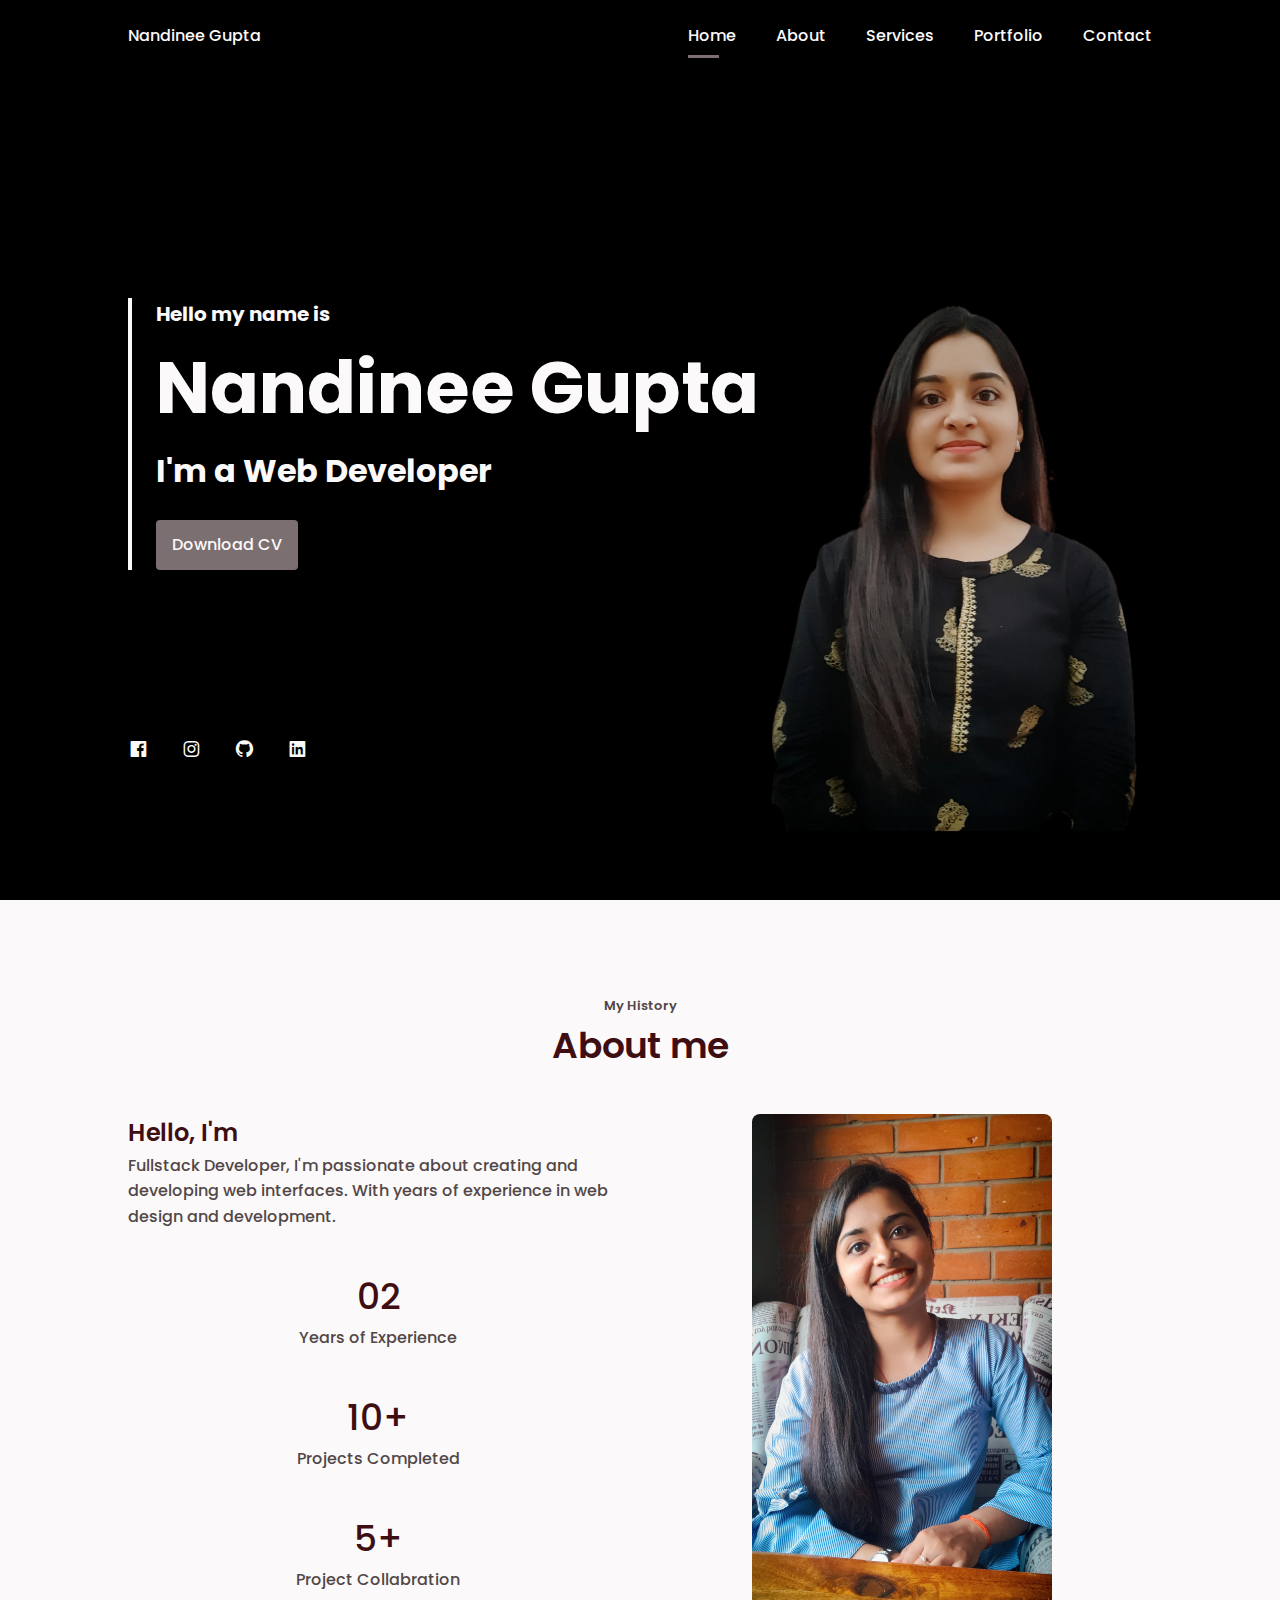
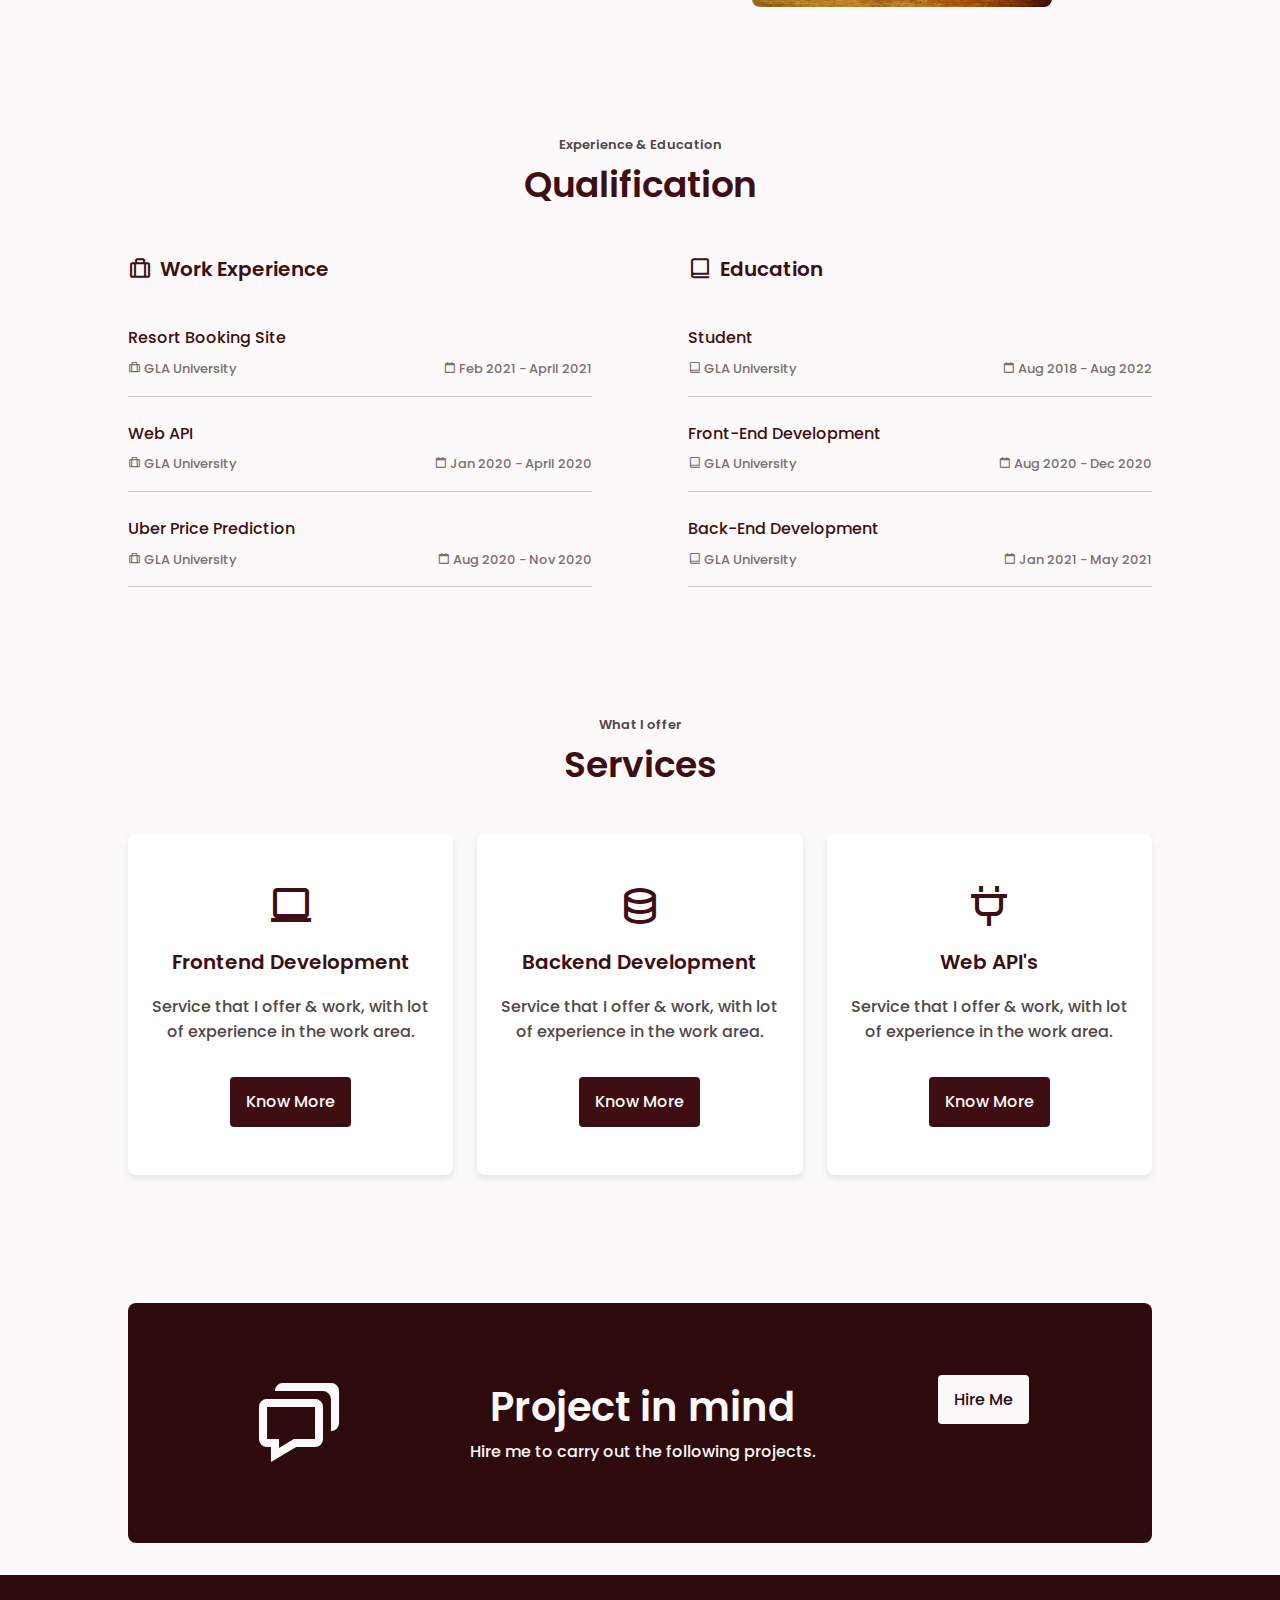
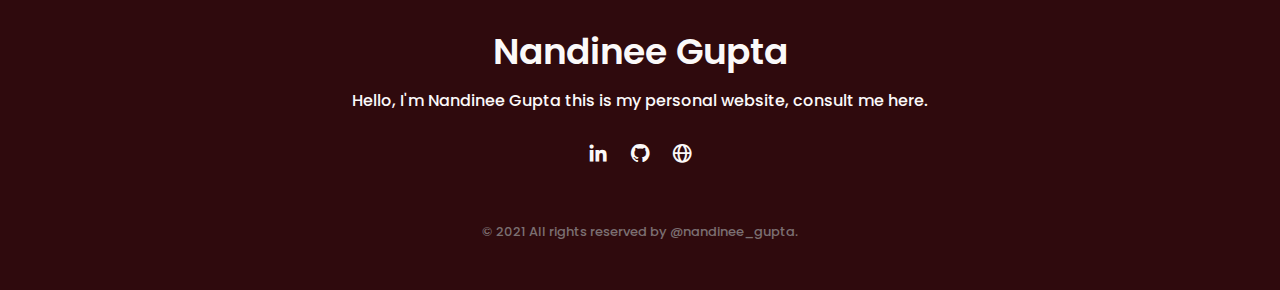
==== index.html @ 8cc11e19 "project in mind senction" ====
<!DOCTYPE html>
<html lang="en">
<head>
    <meta charset="UTF-8">
    <meta http-equiv="X-UA-Compatible" content="IE=edge">
    <meta name="viewport" content="width=device-width, initial-scale=1.0">

    <!-- ===== SWIPER CSS ===== -->
    <link rel="stylesheet" href="assets/css/swiper-bundle.min.css">
        
    <!-- ===== BOX ICONS ===== -->
    <link href='https://unpkg.com/boxicons@2.0.7/css/boxicons.min.css' rel='stylesheet'>

    <!-- ===== CSS ===== -->
    <link rel="stylesheet" href="assets/css/styles.css">

    <title>Nandinee's Portfolio</title>

</head>
<body>

    <!--===== SCROLL TOP =====-->
    <a href="#" class="scrolltop" id="scroll-top">
        <i class='bx bx-chevron-up scrolltop__icon'></i>
    </a>




    <!--===== HEADER =====-->
    <header class="l-header" id="header">
        <nav class="nav bd-container">
            <a href="#" class="nav__logo">Nandinee Gupta</a>

            <div class="nav__menu" id="nav-menu">
                <ul class="nav__list">
                    <li class="nav__item"><a href="#home" class="nav__link active-link">Home</a></li>
                    <li class="nav__item"><a href="#about" class="nav__link">About</a></li>
                    <li class="nav__item"><a href="#services" class="nav__link">Services</a></li>
                    <li class="nav__item"><a href="#portfolio" class="nav__link">Portfolio</a></li>
                    <li class="nav__item"><a href="#contact" class="nav__link">Contact</a></li>
                </ul>
            </div>

            <div class="nav__toggle" id="nav-toggle">
                <i class='bx bx-menu'></i>
            </div>
        </nav>
    </header>





    <main class="l-main">


        <!--===== HOME =====-->
        <section class="home" id="home">
            <div class="home__container bd-container bd-grid">

                <div class="home__data">
                    <span class="home__greeting">Hello my name is</span>
                    <h1 class="home__name">Nandinee Gupta</h1>
                    <span class="home__profession">I'm a Web Developer</span>
                    <a download="" href="assets/pdf/Nandinee_resume.pdf" class="button button-light home__button">Download CV</a>
                </div>

                <div class="home__social">
                    <a href="https://www.facebook.com/nandinee.gupta.528" class="home__social-icon"><i class='bx bxl-facebook-square'></i></a>
                    <a href="https://www.instagram.com/nandinee._gupta" class="home__social-icon"><i class='bx bxl-instagram'></i></a>
                    <a href="https://github.com/nandinee33" class="home__social-icon"><i class='bx bxl-github'></i></a>
                    <a href="https://www.linkedin.com/in/nandinee-gupta-78277b193/" class="home__social-icon"><i class='bx bxl-linkedin-square'></i></a>
                </div>

                <div class="home__img">
                    <img src="assets/img/home.jpg" alt="">
                </div>
            </div>
        </section>




        <!--===== ABOUT =====-->
        <section class="about section bd-container" id="about">
            <span class="section-subtitle">My History</span>
            <h2 class="section-title">About me</h2>
            <div class="about__container bd-grid">
                <div class="about__data bd-grid">
                    <p class="about__description"><span>Hello, I'm <br></span>Fullstack Developer,
                        I'm passionate about creating and developing web interfaces.
                        With years of experience in web design and development.</p>
                    <div>
                        <span class="about_number">02</span>
                        <span class="about__achievement">Years of Experience</span>
                    </div>
                    <div>
                        <span class="about_number">10+</span>
                        <span class="about__achievement">Projects Completed</span>
                    </div>
                    <div>
                        <span class="about_number">5+</span>
                        <span class="about__achievement">Project Collabration</span>
                    </div>
                </div>
                <img src="assets/img/about.jpg" alt="" class="about__img">
            </div>
        </section>





        <!--===== QUALIFICATION =====-->
        <section class="qualification section bd-container">
            <span class="section-subtitle">Experience & Education</span>
            <h2 class="section-title">Qualification</h2>

            <div class="qualification__container bd-grid">

                <div class="qualification__content bd-grid">
                    <h2 class="qualification__title">
                        <i class='bx bx-briefcase-alt qualification__title-icon'></i>
                        Work Experience
                    </h2>

                    <div class="bd-grid">
                        <div class="qualification__data">
                            <h3 class="qualification__area">Resort Booking Site</h3>

                            <div class="qualification__box">
                                <span class="qualification__work">
                                    <i class='bx bx-briefcase-alt qualification__icon'></i>
                                    GLA University
                                </span>
                                <span class="qualification__work">
                                    <i class='bx bx-calendar-alt qualification__icon'></i>
                                    Feb 2021 - April 2021
                                </span>
                            </div>
                        </div>

                        <div class="qualification__data">
                            <h3 class="qualification__area">Web API</h3>

                            <div class="qualification__box">
                                <span class="qualification__work">
                                    <i class='bx bx-briefcase-alt qualification__icon'></i>
                                    GLA University
                                </span>
                                <span class="qualification__work">
                                    <i class='bx bx-calendar-alt qualification__icon'></i>
                                    Jan 2020 - April 2020
                                </span>
                            </div>
                        </div>

                        <div class="qualification__data">
                            <h3 class="qualification__area">Uber Price Prediction</h3>

                            <div class="qualification__box">
                                <span class="qualification__work">
                                    <i class='bx bx-briefcase-alt qualification__icon'></i>
                                    GLA University
                                </span>
                                <span class="qualification__work">
                                    <i class='bx bx-calendar-alt qualification__icon'></i>
                                    Aug 2020 - Nov 2020
                                </span>
                            </div>
                        </div>

                    </div>

                </div>

                <div class="qualification__content bd-grid">
                    <h2 class="qualification__title">
                        <i class='bx bx-book-alt qualification__title-icon'></i>
                        Education
                    </h2>

                    <div class="bd-grid">
                        <div class="qualification__data">
                            <h3 class="qualification__area">Student</h3>

                            <div class="qualification__box">
                                <span class="qualification__work">
                                    <i class='bx bx-book-alt qualification__icon'></i>
                                    GLA University
                                </span>
                                <span class="qualification__work">
                                    <i class='bx bx-calendar-alt qualification__icon'></i>
                                    Aug 2018 - Aug 2022
                                </span>
                            </div>
                        </div>

                        <div class="qualification__data">
                            <h3 class="qualification__area">Front-End Development</h3>

                            <div class="qualification__box">
                                <span class="qualification__work">
                                    <i class='bx bx-book-alt qualification__icon'></i>
                                    GLA University
                                </span>
                                <span class="qualification__work">
                                    <i class='bx bx-calendar-alt qualification__icon'></i>
                                    Aug 2020 - Dec 2020
                                </span>
                            </div>
                        </div>

                        <div class="qualification__data">
                            <h3 class="qualification__area">Back-End Development</h3>

                            <div class="qualification__box">
                                <span class="qualification__work">
                                    <i class='bx bx-book-alt qualification__icon'></i>
                                    GLA University
                                </span>
                                <span class="qualification__work">
                                    <i class='bx bx-calendar-alt qualification__icon'></i>
                                    Jan 2021 - May 2021
                                </span>
                            </div>
                        </div>

                    </div>
                </div>
            </div>
        </section>





        <!--===== SERVICES =====-->
        <section class="services section bd-container" id="services">
            <span class="section-subtitle">What I offer</span>
            <h2 class="section-title">Services</h2>

            <div class="services__container bd-grid">

                <div class="services__data">
                    <i class='bx bx-laptop services__icon'></i>
                    <h3 class="service__title">Frontend Development</h3>
                    <p class="service__description">Service that I offer & work,
                        with lot of experience in the work area.</p>
                    <a href="#my_portfolio" class="button">Know More</a>
                </div>

                <div class="services__data">
                    <i class='bx bx-data services__icon'></i>
                    <h3 class="service__title">Backend Development</h3>
                    <p class="service__description">Service that I offer & work,
                        with lot of experience in the work area.</p>
                    <a href="#my_portfolio" class="button">Know More</a>
                </div>

                <div class="services__data">
                    <i class='bx bx-plug services__icon'></i>
                    <h3 class="service__title">Web API's</h3>
                    <p class="service__description">Service that I offer & work,
                        with lot of experience in the work area.</p>
                    <a href="#my_portfolio" class="button">Know More</a>
                </div>

            </div>
        </section>




        <!--===== PROJECT IN MIND =====-->
        <section class="project section bd-container">
            <div class="project__container bd-grid">
                <div class="project__data">
                    <i class='bx bx-chat project__icon'></i>

                    <div>
                        <h2 class="project__title">Project in mind</h2>
                        <p class="project__description">Hire me to carry out the following projects.</p>
                    </div>

                    <div>
                        <a href="#contact_section" class="button button-white">Hire Me</a>
                    </div>
                </div>
            </div>
        </section>



    </main>





    <!--===== FOOTER =====-->
    <footer class="footer">
        <div class="footer__container bd-container">
            <h1 class="footer--title">Nandinee Gupta</h1>
            <p class="footer__description">Hello, I'm Nandinee Gupta this is my personal website, consult me here.</p>

            <div class="footer__social">
                <a href="https://www.linkedin.com/in/nandinee-gupta-78277b193/" class="footer__link"><i class="bx bxl-linkedin"></i></a>
                <a href="https://github.com/nandinee33" class="footer__link"><i class="bx bxl-github"></i></a>
                <a href="https://nandinee33.github.io/Personal-Portfolio/" class="footer__link"><i class='bx bx-globe'></i></a>
            </div>

            <p class="footer__copy">&#169; 2021 All rights reserved by @nandinee_gupta.</p>
        </div>
    </footer>


    

    <!-- ===== MIXITUP FILTER ===== -->
    <script src="assets/js/mixitup.min.js"></script>
        
    <!-- ===== SWIPER JS ===== -->
    <script src="assets/js/swiper-bundle.min.js"></script>
    
    <!-- ===== GSAP ===== -->
    <script src="assets/js/gsap.min.js"></script>
    
    <!--===== MAIN JS =====-->
    <script src="assets/js/main.js"></script>

    
</body>
</html>
---- assets/css/styles.css ----
/*===== GOOGLE FONTS =====*/
@import url("https://fonts.googleapis.com/css2?family=Poppins:wght@400;500;600;700&display=swap");

/*===== VARIABLES CSS =====*/
:root{
  --header-height: 3rem;

  /*===== Colors =====*/
  --first-color: #3E0E12;
  --first-color-dark: #2F0A0D;
  --text-color: #524748;
  --first-color-light: #7B6F71;
  --first-color-lighten: #FBF9F9;

  /*===== Font and typography =====*/
  --body-font: 'Poppins', sans-serif;
  --biggest-font-size: 2.5rem;
  --h1-font-size: 1.5rem;
  --h2-font-size: 1.25rem;
  --h3-font-size: 1.125rem;
  --normal-font-size: .938rem;
  --small-font-size: .813rem;
  --smaller-font-size: .75rem;

  /*===== Font weight =====*/
  --font-medium: 500;
  --font-semi-bold: 600;
  --font-bold: 700;

  /*===== Margenes =====*/
  --mb-1: .5rem;
  --mb-2: 1rem;
  --mb-3: 1.5rem;
  --mb-4: 2rem;
  --mb-5: 2.5rem;
  --mb-6: 3rem;

  /*===== z index =====*/
  --z-normal: 1;
  --z-tooltip: 10;
  --z-fixed: 100;
}
  
@media screen and (min-width: 768px){
  :root{
    --biggest-font-size: 4.5rem;
    --h1-font-size: 2.25rem;
    --h2-font-size: 1.5rem;
    --h3-font-size: 1.25rem;
    --normal-font-size: 1rem;
    --small-font-size: .875rem;
    --smaller-font-size: .813rem;
  }
}

/*===== BASE =====*/
*,::before,::after{
  box-sizing: border-box;
}

html{
  scroll-behavior: smooth;
}

body{
  margin: var(--header-height) 0 0 0;
  font-family: var(--body-font);
  font-size: var(--normal-font-size);
  font-weight: var(--font-medium);
  background-color: var(--first-color-lighten);
  color: var(--text-color);
  line-height: 1.6;
}

h1,h2,h3,ul,p{
  margin: 0;
}

h2,h3{
  font-weight: var(--font-semi-bold);
}

ul{
  padding: 0;
  list-style: none;
}

a{
  text-decoration: none;
}

img{
  max-width: 100%;
  height: auto;
  display: block;
}

/*===== CLASS CSS =====*/
.section {
  padding: 4rem 0 2rem;
}

.section-title, .section-subtitle {
  text-align: center;
}

.section-title {
  font-size: var(--h1-font-size);
  color: var(--first-color);
  margin-bottom: var(--mb-3);
}

.section-subtitle {
  display: block;
  font-size: var(--smaller-font-size);
  font-weight: var(--font-semi-bold);
}

/*===== LAYOUT =====*/
.bd-container {
  max-width: 1024px;
  width: calc(100% - 2rem);
  margin-left: var(--mb-2);
  margin-right: var(--mb-2);
}

.bd-grid {
  display: grid;
  gap: 1.5rem;
}

.l-header {
  width: 100%;
  position: fixed;
  top: 0;
  left: 0;
  z-index: var(--z-fixed);
  background-color: #000;
}

/*===== NAV =====*/
.nav {
  height: var(--header-height);
  display: flex;
  justify-content: space-between;
  align-items: center;
}

@media screen and (max-width:768px) {

  .nav__menu {
    position: fixed;
    top: -100%;
    left: 0;
    width: 100%;
    padding-top: 1.5rem;
    text-align: center;
    background-color: #000;
    transition: .4s;
    box-shadow: 0 2px 4px rgba(0, 0, 0, 0.1);
    border-radius: 0 0 1rem 1rem;
  }
}

  .nav__item {
    margin-bottom: var(--mb-3);
  }

  .nav__link {
    color: var(--first-color-lighten);
    transition: .3s;
  }

  .nav__link:hover {
    color: var(--first-color-light);
  }

  .nav__logo, .nav__toggle {
    color: var(--first-color-lighten);
  }

  .nav__toggle {
    font-size: 1.3rem;
    cursor: pointer;
  }

/* Show menu */
.show-menu {
  top: var(--header-height);
}

/* Active menu */
.active-link {
  position: relative;
}

.active-link::after {
  content: '';
  position: absolute;
  bottom: -.7rem;
  left: 0;
  width: 65%;
  height: 3px;
  background-color: var(--first-color-light);
}

/* Change background header */
.scroll-header {
  background-color: var(--first-color-lighten);
  box-shadow: 0 2px 4px rgba(0,0,0,0.1);
}

.scroll-header .nav__logo, .scroll-header .nav__toggle, .scroll-header .nav__link {
  color: var(--first-color-dark);
}

.scroll-header .nav__menu {
  background-color: var(--first-color-lighten);
}

/*===== SCROLL TOP =====*/
.scrolltop {
  position: fixed;
  right: 1rem;
  bottom: -20%;
  display: flex;
  justify-content: center;
  align-items: center;
  padding: .5rem;
  background: rgba(123,111,113,.7);
  border-radius: .5rem;
  z-index: var(--z-tooltip);
  transition: .4s;
  visibility: hidden;
}

.scrolltop:hover {
  background-color: var(--first-color);
}

.scrolltop__icon {
  font-size: 2rem;
  color: var(--first-color-lighten);
}

/* Show scroll top */
.show-scroll {
  visibility: visible;
  bottom: 1.5rem;
}

/*===== HOME =====*/
.home {
  background-color: #000;
  overflow: hidden;
}

.home__container {
  position: relative;
  height: calc(100vh - var(--header-height));
  grid-template-rows: repeat(2,max-content);
  align-content: space-around;
  row-gap: 2rem;
}

.home__data {
  border-left: 4px solid var(--first-color-lighten);
  color: var(--first-color-lighten);
  padding-left: 1.5rem;
  z-index: var(--z-tooltip);
}

.home__name {
  font-size: var(--biggest-font-size);
}

.home__greeting, .home__profession {
  display: block;
  font-weight: var(--font-bold);
}

.home__greeting {
  font-size: .813rem;
}

.home__profession {
  font-size: .938rem;
  margin-bottom: var(--mb-3);
}

.home__img {
  position: absolute;
  right: 0;
  bottom: 0;
}

.home__img img {
  width: 240px;
}

.home__social {
  display: flex;
  flex-direction: column;
}

.home__social-icon {
  width: max-content;
  font-size: 1.3rem;
  margin-bottom: var(--mb-2);
  color: var(--first-color-lighten);
}

.home__social-icon:hover {
  color: var(--first-color-light);
}

/*BUTTONS*/
.button {
  display: inline-block;
  background-color: var(--first-color);
  color: var(--first-color-lighten);
  padding: .75rem 1rem;
  border-radius: .25rem;
  transition: .3s;
}

.button:hover {
  background-color: var(--first-color-dark);
}

.button-light {
  background-color: var(--first-color-light);
}

.button-white {
  background-color: var(--first-color-lighten);
  color: var(--first-color-dark);
}

.button-white:hover {
  background-color: var(--first-color-lighten);
}

.button-link {
  background: none;
  color: var(--first-color);
  padding: 0;
}

.button-link:hover {
  background: none;
}

/*===== ABOUT =====*/
.about__data {
  text-align: center;
}

.about__description span{
  font-size: var(--h2-font-size);
  font-weight: var(--font-semi-bold);
  color: var(--first-color);
}

.about_number {
  font-size: var(--h1-font-size);
  color: var(--first-color);
  display: block;
}

.about__img {
  justify-self: center;
  width: 220px;
  border-radius: .5rem;
}

/*===== QUALIFICATION =====*/
.qualification__container {
  row-gap: 2.5rem;
}

.qualification__title {
  font-size: var(--h3-font-size);
  color: var(--first-color);
  margin-bottom: var(--mb-2);
  display: flex;
  align-items: center;
}

.qualification__title-icon {
  font-size: 1.5rem;
  margin-right: var(--mb-1);
}

.qualification__box {
  padding-bottom: 1rem;
  border-bottom: 1px solid #CCC;
}

.qualification__area {
  font-size: var(--normal-font-size);
  color: var(--first-color);
  margin-bottom: var(--mb-1);
  font-weight: var(--font-medium);
}

.qualification__icon, .qualification__work {
  font-size: var(--smaller-font-size);
  color: var(--first-color-light);
}

.qualification__work {
  display: block;
}

/*===== SERVICES =====*/
.services__data {
  padding: 3rem 1rem;
  background-color: #FFF;
  border-radius: .5rem;
  text-align: center;
  transition: .4s;
  box-shadow: 0 4px 6px rgba(174,190,205,.3);
}

.services__icon, .service__title {
  margin-bottom: var(--mb-2);
  color: var(--first-color);
}

.services__icon {
  font-size: 3rem;
}

.service__title {
  font-size: var(--h3-font-size);
}

.service__description {
  margin-bottom: var(--mb-4);
}

.services__data:hover {
  transform: translateY(-.5rem);
  box-shadow: 0 6px 8px rgba(174,190,205,.4);
}

/*===== PROJECT IN MIND =====*/
.project__container {
  padding: 1.5rem 1rem;
  background-color: var(--first-color-dark);
  color: var(--first-color-lighten);
  border-radius: .5rem;
  text-align: center;
}

.project__icon, .project__title {
  margin-bottom: var(--mb-1);
}

.project__icon {
  font-size: 3.5rem;
}

.project__title {
  font-size: 1.5rem;
}

.project__description {
  margin-bottom: var(--mb-4);
}

/*===== PORTFOLIO =====*/
.portfolio__nav {
  text-align: center;
  margin-bottom: var(--mb-3);
}

.portfolio__item {
  margin: 0 var(--mb-2);
  cursor: pointer;
}

.portfolio__content {
  background-color: #FFF;
  border-radius: .5rem;
  overflow: hidden;
}

.portfolio__img {
  width: 100%;
  transition: .4s;
}

.portfolio__data {
  padding: 1.5rem;
}

.portfolio__subtitle {
  font-size: var(--small-font-size);
}

.portfolio__title {
  font-size: var(--h3-font-size);
  color: var(--first-color);
  margin: var(--mb-2) 0;
}

.portfolio__content:hover {
  box-shadow: 0 6px 8px rgba(174,190,205,.4);
}

.portfolio__content:hover .portfolio__img {
  transform: scale(1.02);
}

/* Active menu portfolio*/
.active-portfolio {
  color: var(--first-color-dark);
  font-weight: var(--font-semi-bold);
}

/*===== TESTIMONIAL =====*/
.testimonial__content {
  display: grid;
  background-color: var(--first-color-dark);
  color: var(--first-color-lighten);
  border-radius: .5rem;
  padding: 2rem 1rem;
  text-align: center;
  box-shadow: 0 4px 8px rgba(47,10,13,0.25);
}

.testimonial__img {
  width: 80px;
  height: 80px;
  border-radius: 50%;
  justify-self: center;
  margin-bottom: var(--mb-1);
}

.testimonial__trainer {
  font-size: var(--small-font-size);
  color: var(--first-color-light);
  margin-bottom: var(--mb-2);
}

.swiper-pagination {
  position: initial;
}

.swiper-pagination-bullet-active {
  background-color: var(--first-color);
}

/*===== CONTACT =====*/
.contact__container {
  row-gap: 2.5rem;
}

.contact__content {
  grid-template-columns: repeat(auto-fit,minmax(220px, 1fr));
}

.contact__box {
  background-color: #FFF;
  border-radius: .5rem;
  padding: 1.5rem;
  text-align: center;
  box-shadow: 0 4px 6px rgba(174,190,205,.3);
}

.contact__icon .contact__title {
  color: var(--first-color);
}

.contact__icon {
  font-size: 2rem;
}

.contact__title {
  font-size: var(--h3-font-size);
  margin-bottom: var(--mb-1) 0;
}

.contact__social {
  color: var(--first-color-light);
  font-size: 1.25rem;
  margin: 0 var(--mb-1);
  box-shadow: 0 6px 8px rgba(174,190,205,.4);

}
/*===== FOOTER =====*/
.footer {
  background-color: var(--first-color-dark);
  color: var(--first-color-lighten);
  text-align: center;
}

.footer__container {
  padding: 3rem 0;
}

.footer--title {
  font-size: var(--h1-font-size);
  margin-bottom: var(--mb-1);
  font-weight: var(--font-semi-bold);
}

.footer__description {
  margin-bottom: var(--mb-3);
}

.footer__social {
  margin-bottom: var(--mb-6);
}

.footer__link {
  font-size: 1.4rem;
  color: var(--first-color-lighten);
  margin: 0 var(--mb-1);
  transition: .3s;
}

.footer__link:hover {
  color: var(--first-color-light);
}

.footer__copy {
  font-size: var(--smaller-font-size);
  color: var(--first-color-light);
}

/*===== MEDIA QUERIES =====*/
@media screen and (min-width: 576px){

  .home__img img {
    width: 340px;
  }

  .about__container, .qualification__container, .services__container, .portfolio__container, .contact__container {
    grid-template-columns: repeat(2,1fr);
  }

}

@media screen and (min-width: 768px){

  body {
    margin: 0;
  }

  .section {
    padding-top: 6rem;
  }

  .section-title {
    margin-bottom: var(--mb-5);
  }

  .nav {
    height: calc(var(--header-height) + 1.5rem);
  }

  .nav__list {
    display: flex;
  }

  .nav__item {
    margin-left: var(--mb-5);
    margin-bottom: 0;
  }

  .nav__toggle {
    display: none;
  }

  .home__container {
    height: 100vh;
    grid-template-rows: max-content .5fr;
    align-content: flex-end;
  }

  .home__greeting {
    font-size: 1.25rem;
  }

  .home__profession {
    font-size: 2rem;
  }

  .home__social {
    flex-direction: row;
    align-items: center;
  }

  .home__social-icon {
    margin-right: var(--mb-4);
    margin-bottom: 0;
  }

  .home__img img {
    width: 400px;
  }

   .about__description {
    text-align: initial;
  }

  .about__img {
    width: 300px;
  }

  .qualification__box {
    display: flex;
    justify-content: space-between;
  }

  .services__container, .portfolio__container {
    grid-template-columns: repeat(3, 1fr);
  }

  .project__container {
    padding: 4.5rem 0;
  }

  .project__data {
    display: flex;
    justify-content: space-evenly;
  }

  .project__icon, .project__title, .project__description {
    margin-bottom: 0;
  }

  .project__icon {
    font-size: 6rem;
  }

  .project__title {
    font-size: 2.5rem;
  }

}

@media screen and (min-width: 1024px) {

  .bd-container {
    margin-left: auto;
    margin-right: auto;
  }

  .qualification__container {
    column-gap: 6rem;
  }

}
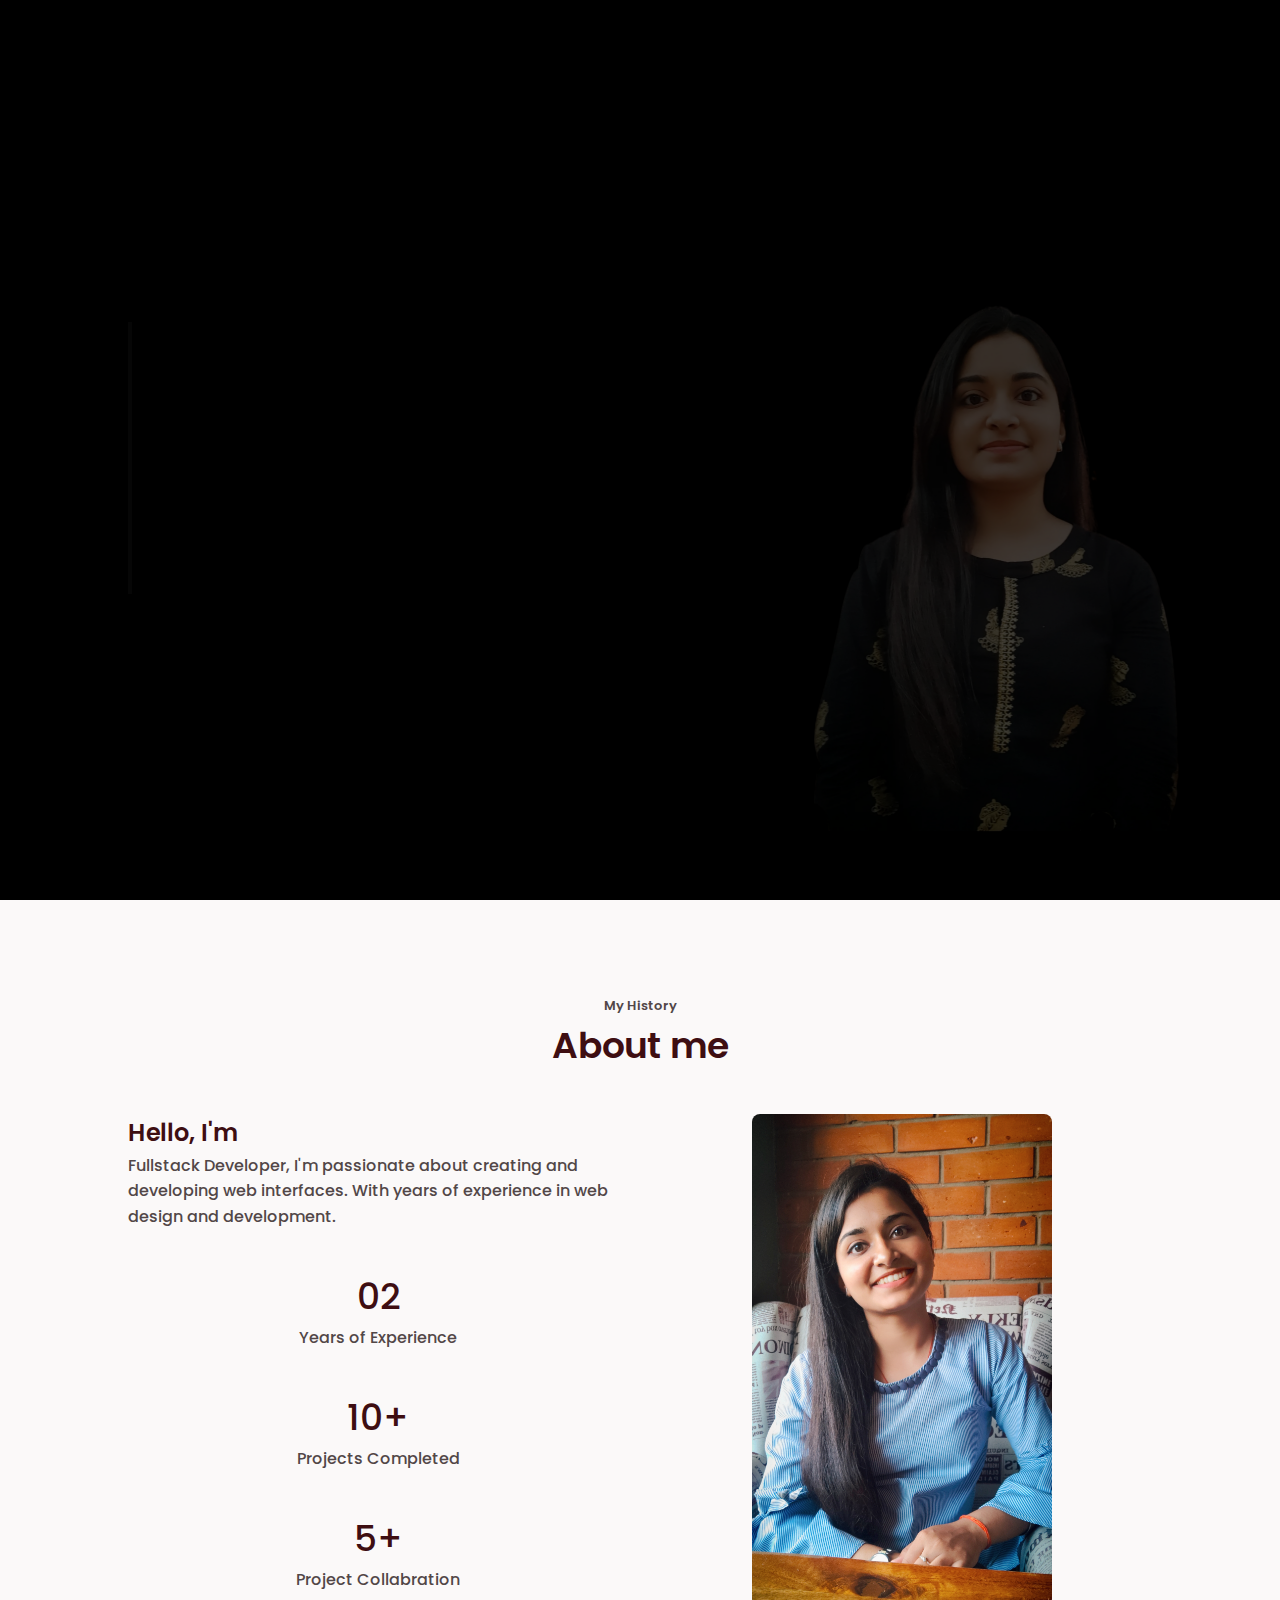
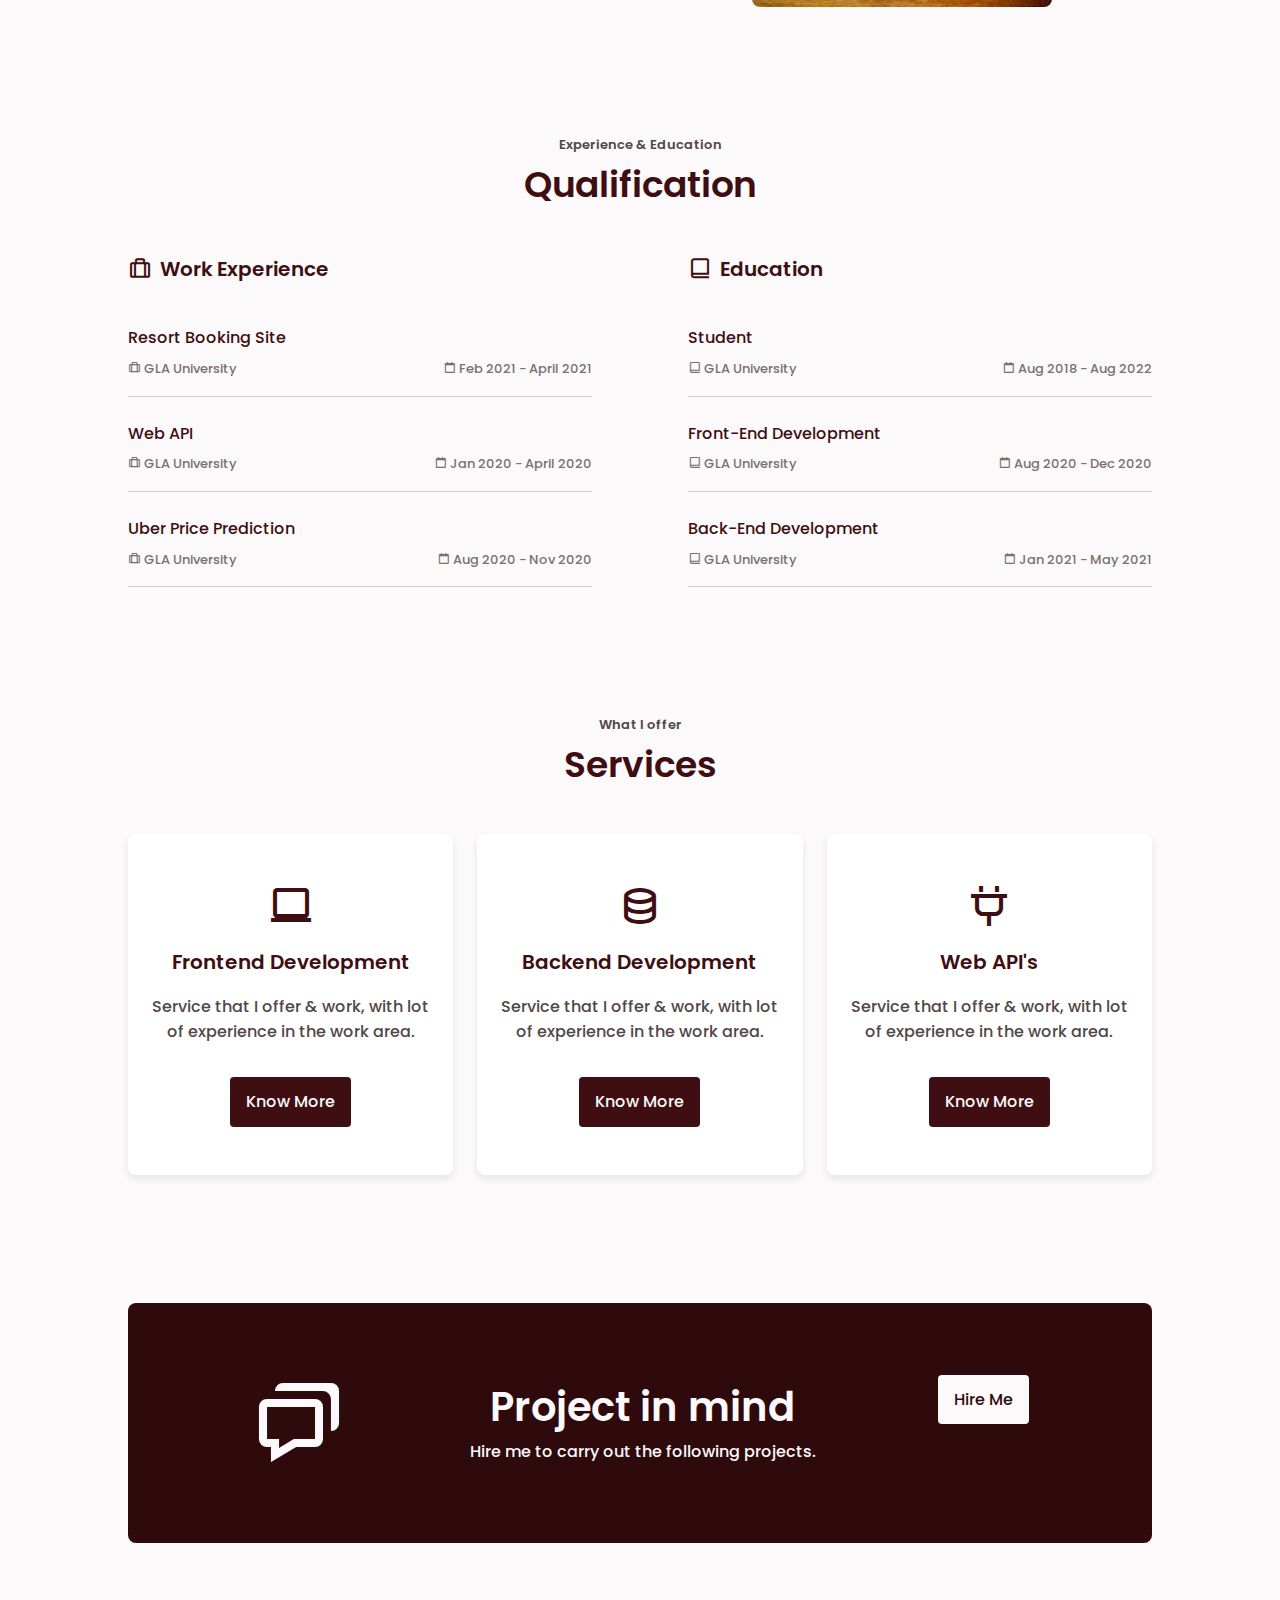
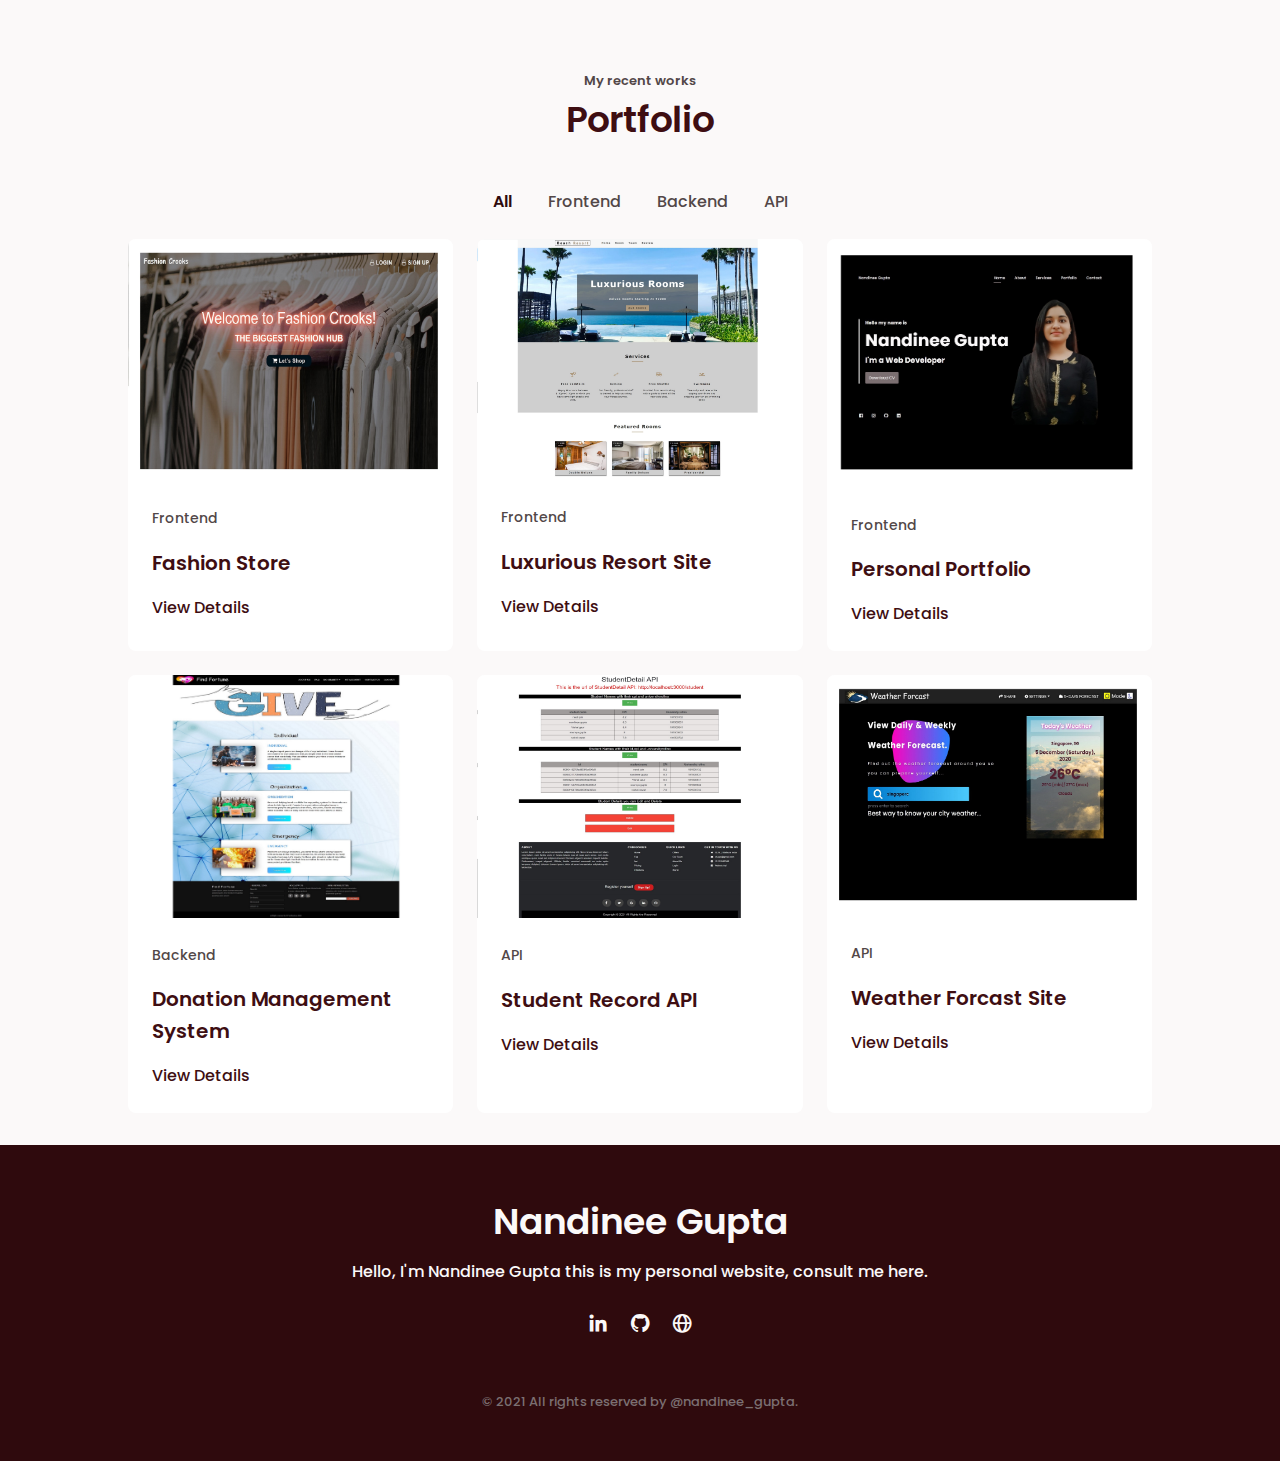
==== commit 90407433: "portfolio section" ====
--- a/index.html
+++ b/index.html
@@ -293,6 +293,81 @@
 
 
 
+
+
+        <a name ="my_portfolio"></a>
+            <!--===== PORTFOLIO =====-->
+            <section class="portfolio section bd-container" id="portfolio">
+                <span class="section-subtitle">My recent works</span>
+                <h2 class="section-title">Portfolio</h2>
+
+                <div class="portfolio__nav">
+                    <span class="portfolio__item active-portfolio" data-filter="all">All</span>
+                    <span class="portfolio__item" data-filter=".frontend">Frontend</span>
+                    <span class="portfolio__item" data-filter=".backend">Backend</span>
+                    <span class="portfolio__item" data-filter=".api">API</span>
+                </div>
+
+                <div class="portfolio__container bd-grid">
+
+                    <div class="portfolio__content mix frontend">
+                        <img src="assets/img/portfolio/frontend1.jpg" alt="" class="portfolio__img">
+                        <div class="portfolio__data">
+                            <span class="portfolio__subtitle">Frontend</span>
+                            <h2 class="portfolio__title">Fashion Store</h2>
+                            <a href="./project_details/fashion_store.html" class="button button-link">View Details</a>
+                        </div>
+                    </div>
+
+                    <div class="portfolio__content mix frontend">
+                        <img src="assets/img/portfolio/frontend2.jpg" alt="" class="portfolio__img">
+                        <div class="portfolio__data">
+                            <span class="portfolio__subtitle">Frontend</span>
+                            <h2 class="portfolio__title">Luxurious Resort Site</h2>
+                            <a href="./project_details/resort_site.html" class="button button-link">View Details</a>
+                        </div>
+                    </div>
+
+                    <div class="portfolio__content mix frontend">
+                        <img src="assets/img/portfolio/frontend3.jpg" alt="" class="portfolio__img">
+                        <div class="portfolio__data">
+                            <span class="portfolio__subtitle">Frontend</span>
+                            <h2 class="portfolio__title">Personal Portfolio</h2>
+                            <a href="./project_details/portfolio.html" class="button button-link">View Details</a>
+                        </div>
+                    </div>
+
+                    <div class="portfolio__content mix backend">
+                        <img src="assets/img/portfolio/backend1.jpg" alt="" class="portfolio__img">
+                        <div class="portfolio__data">
+                            <span class="portfolio__subtitle">Backend</span>
+                            <h2 class="portfolio__title">Donation Management System</h2>
+                            <a href="./project_details/donation.html" class="button button-link">View Details</a>
+                        </div>
+                    </div>
+
+                    <div class="portfolio__content mix api">
+                        <img src="assets/img/portfolio/api1.jpg" alt="" class="portfolio__img">
+                        <div class="portfolio__data">
+                            <span class="portfolio__subtitle">API</span>
+                            <h2 class="portfolio__title">Student Record API</h2>
+                            <a href="/project_details/web_api.html" class="button button-link">View Details</a>
+                        </div>
+                    </div>
+
+                    <div class="portfolio__content mix api">
+                        <img src="assets/img/portfolio/api2.jpg" alt="" class="portfolio__img">
+                        <div class="portfolio__data">
+                            <span class="portfolio__subtitle">API</span>
+                            <h2 class="portfolio__title">Weather Forcast Site</h2>
+                            <a href="/project_details/weather_fore.html" class="button button-link">View Details</a>
+                        </div>
+                    </div>
+
+                </div>
+            </section>
+
+
     </main>
 
 
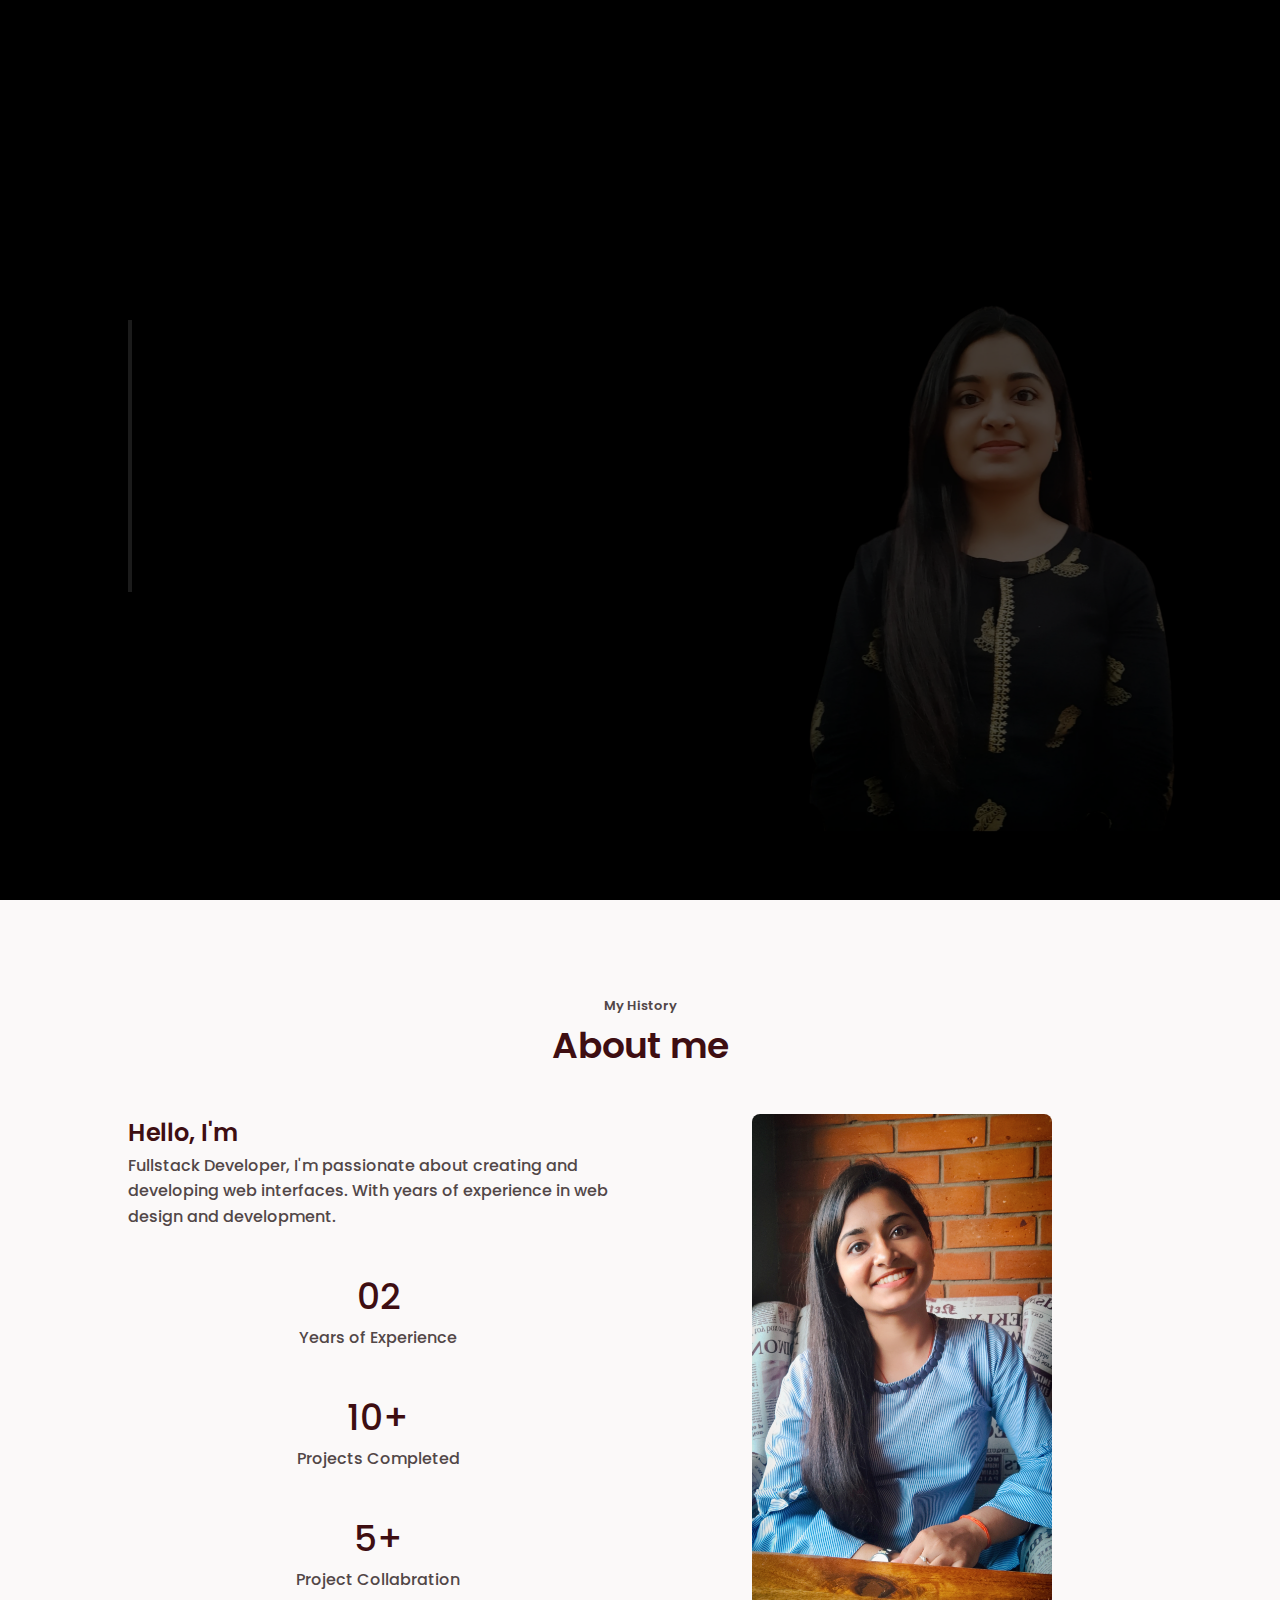
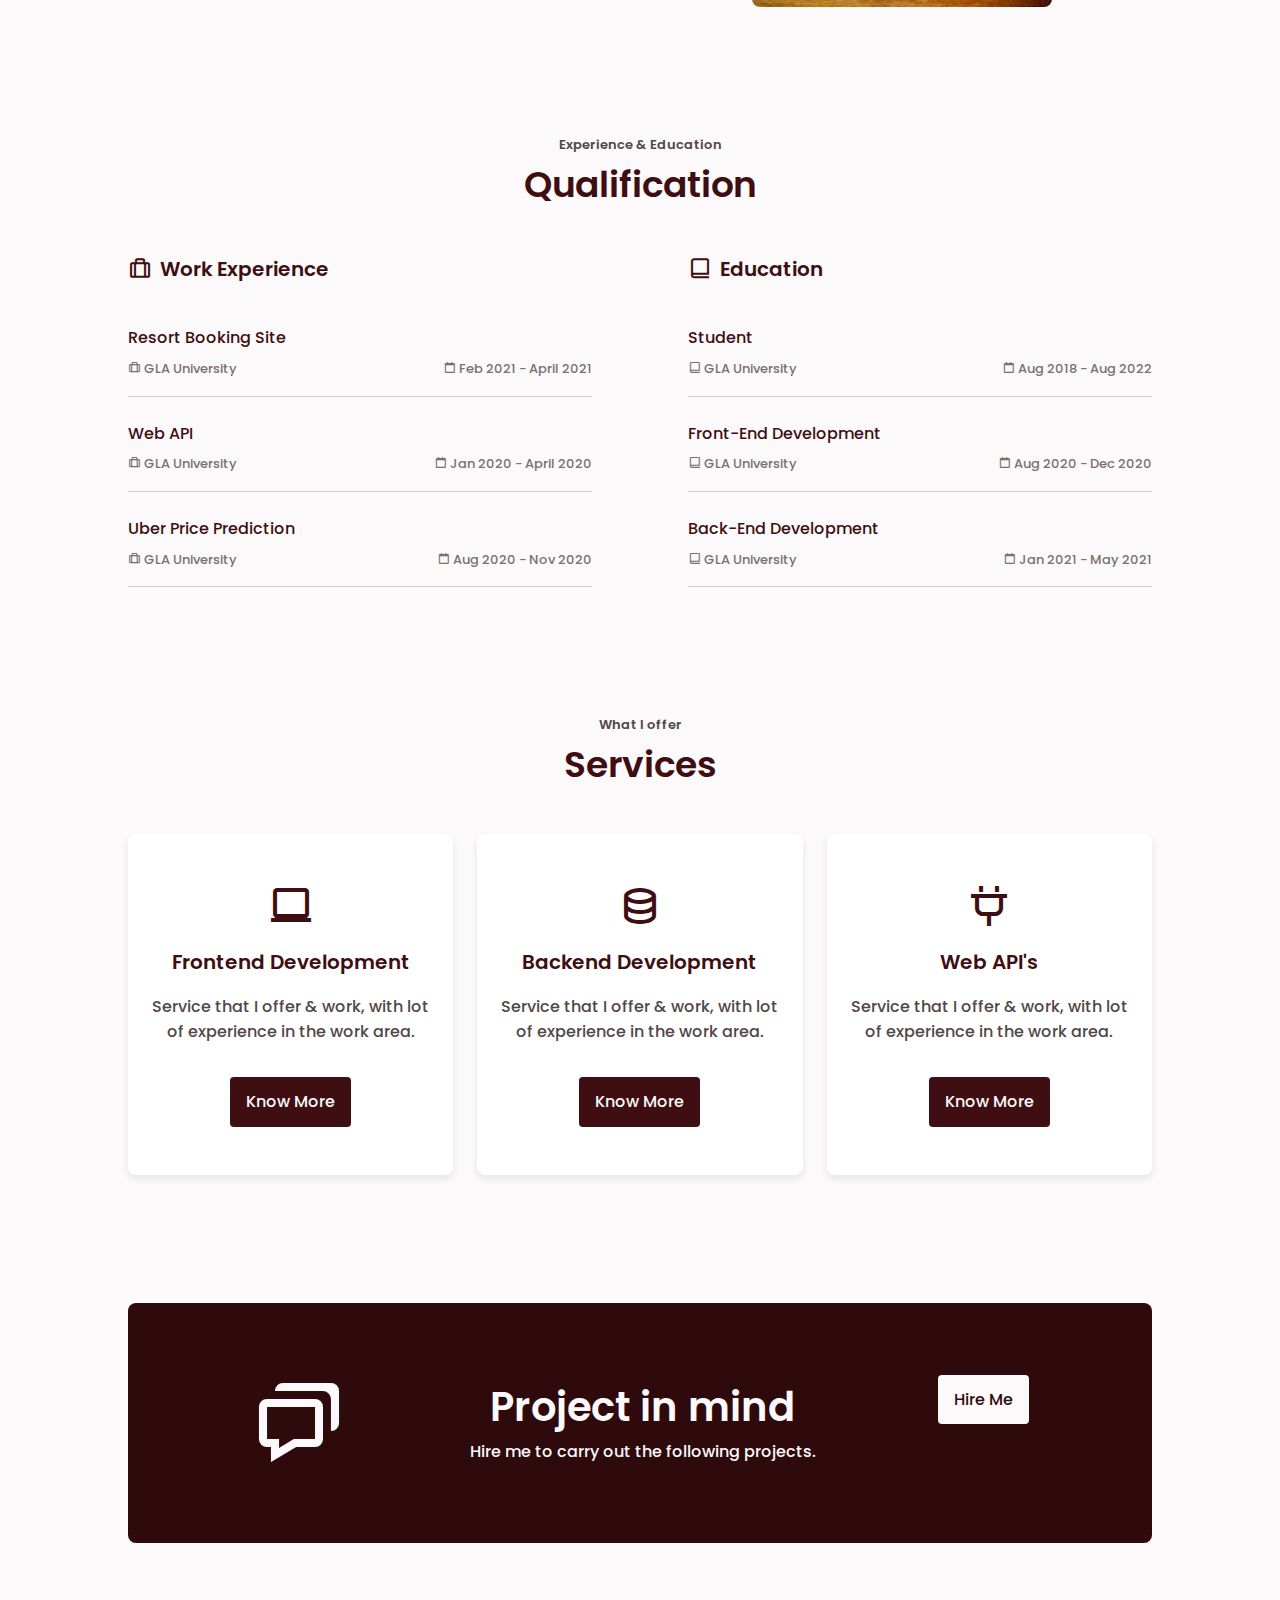
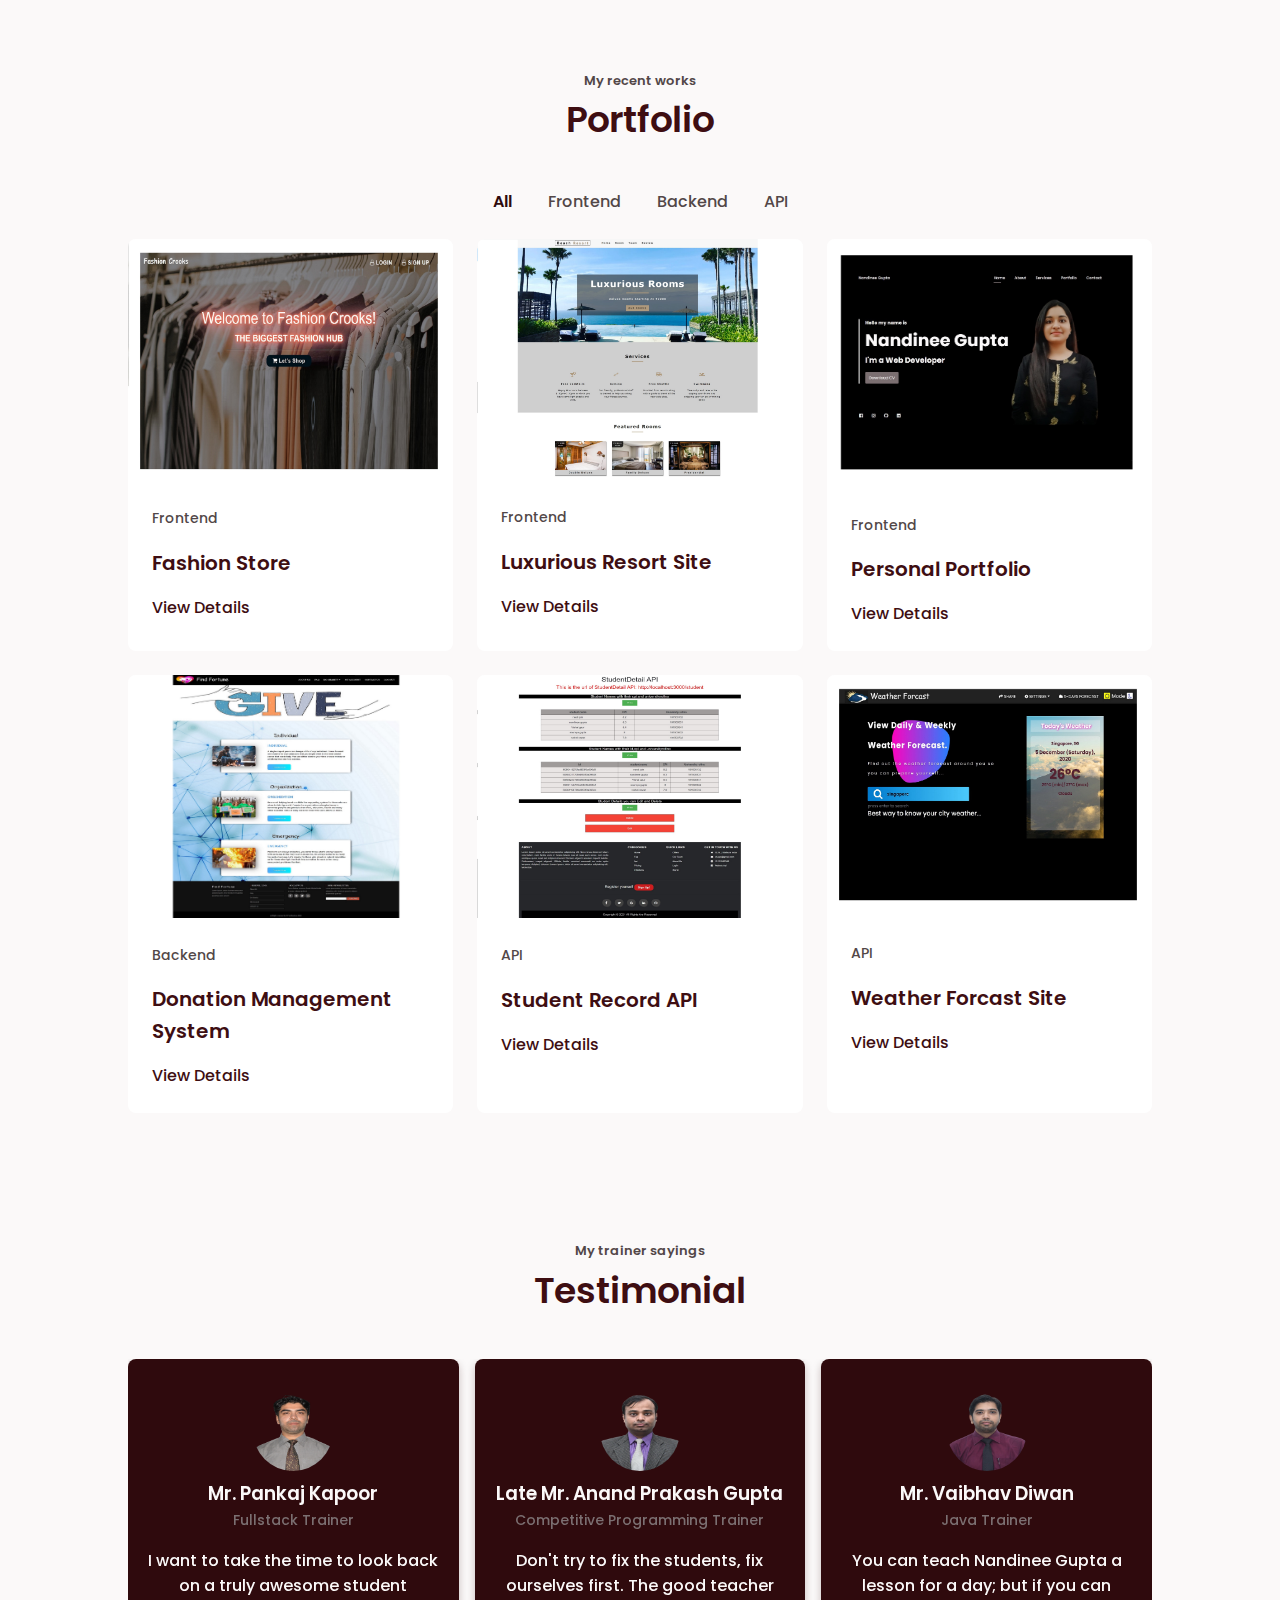
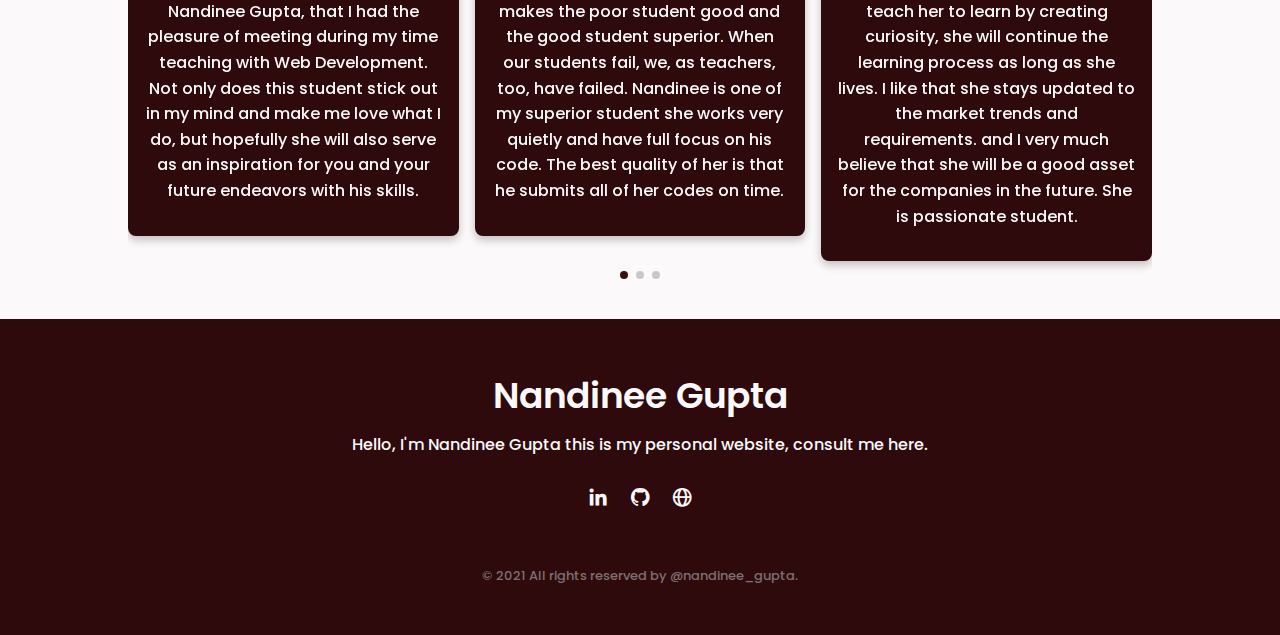
==== commit a88b0601: "testimonial section" ====
--- a/index.html
+++ b/index.html
@@ -368,6 +368,63 @@
             </section>
 
 
+
+
+
+            <!--===== TESTIMONIAL =====-->
+            <section class="testimonial section bd-container">
+                <span class="section-subtitle">My trainer sayings</span>
+                <h2 class="section-title">Testimonial</h2>
+
+                <div class="testimonial__container swiper-container">
+                    <div class="swiper-wrapper">
+
+                        <div class="testimonial__content swiper-slide">
+                            <img src="assets/img/testimonials/testimonial1.png" alt="Pankaj Sir" class="testimonial__img">
+                            <h3 class="testimonial__title">Mr. Pankaj Kapoor</h3>
+                            <span class="testimonial__trainer">Fullstack Trainer</span>
+                            <p class="testimonial__description">
+                                I want to take the time to look back on a truly awesome student Nandinee Gupta, that
+                                I had the pleasure of meeting during my time teaching with Web Development.
+                                Not only does this student stick out in my mind and make me love what I do,
+                                but hopefully she will also serve as an inspiration for you and your future
+                                endeavors with his skills.
+                            </p>
+                        </div>
+
+                        <div class="testimonial__content swiper-slide">
+                            <img src="assets/img/testimonials/testimonial2.png" alt="Anand Sir" class="testimonial__img">
+                            <h3 class="testimonial__title">Late Mr. Anand Prakash Gupta</h3>
+                            <span class="testimonial__trainer">Competitive Programming Trainer</span>
+                            <p class="testimonial__description">
+                                Don't try to fix the students, fix ourselves first. The good teacher makes the poor
+                                student good and the good student superior. When our students fail, we, as teachers,
+                                too, have failed. Nandinee is one of my superior student she works very quietly and
+                                have full focus on his code. The best quality of her is that he submits all of her
+                                codes on time.
+                            </p>
+                        </div>
+
+                        <div class="testimonial__content swiper-slide">
+                            <img src="assets/img/testimonials/testimonial3.png" alt="Vaibhav Sir" class="testimonial__img">
+                            <h3 class="testimonial__title">Mr. Vaibhav Diwan</h3>
+                            <span class="testimonial__trainer">Java Trainer</span>
+                            <p class="testimonial__description">
+                                You can teach Nandinee Gupta a lesson for a day; but if you can teach her to learn by
+                                creating curiosity, she will continue the learning process as long as she lives.
+                                I like that she stays updated to the market trends and requirements. and I very much believe that she will be a good asset for the companies in the future. She is passionate student. 
+                            </p>
+                        </div>
+
+                    </div>
+
+                    <div class="swiper-pagination">
+
+                    </div>
+                </div>
+            </section>
+
+
     </main>
 
 
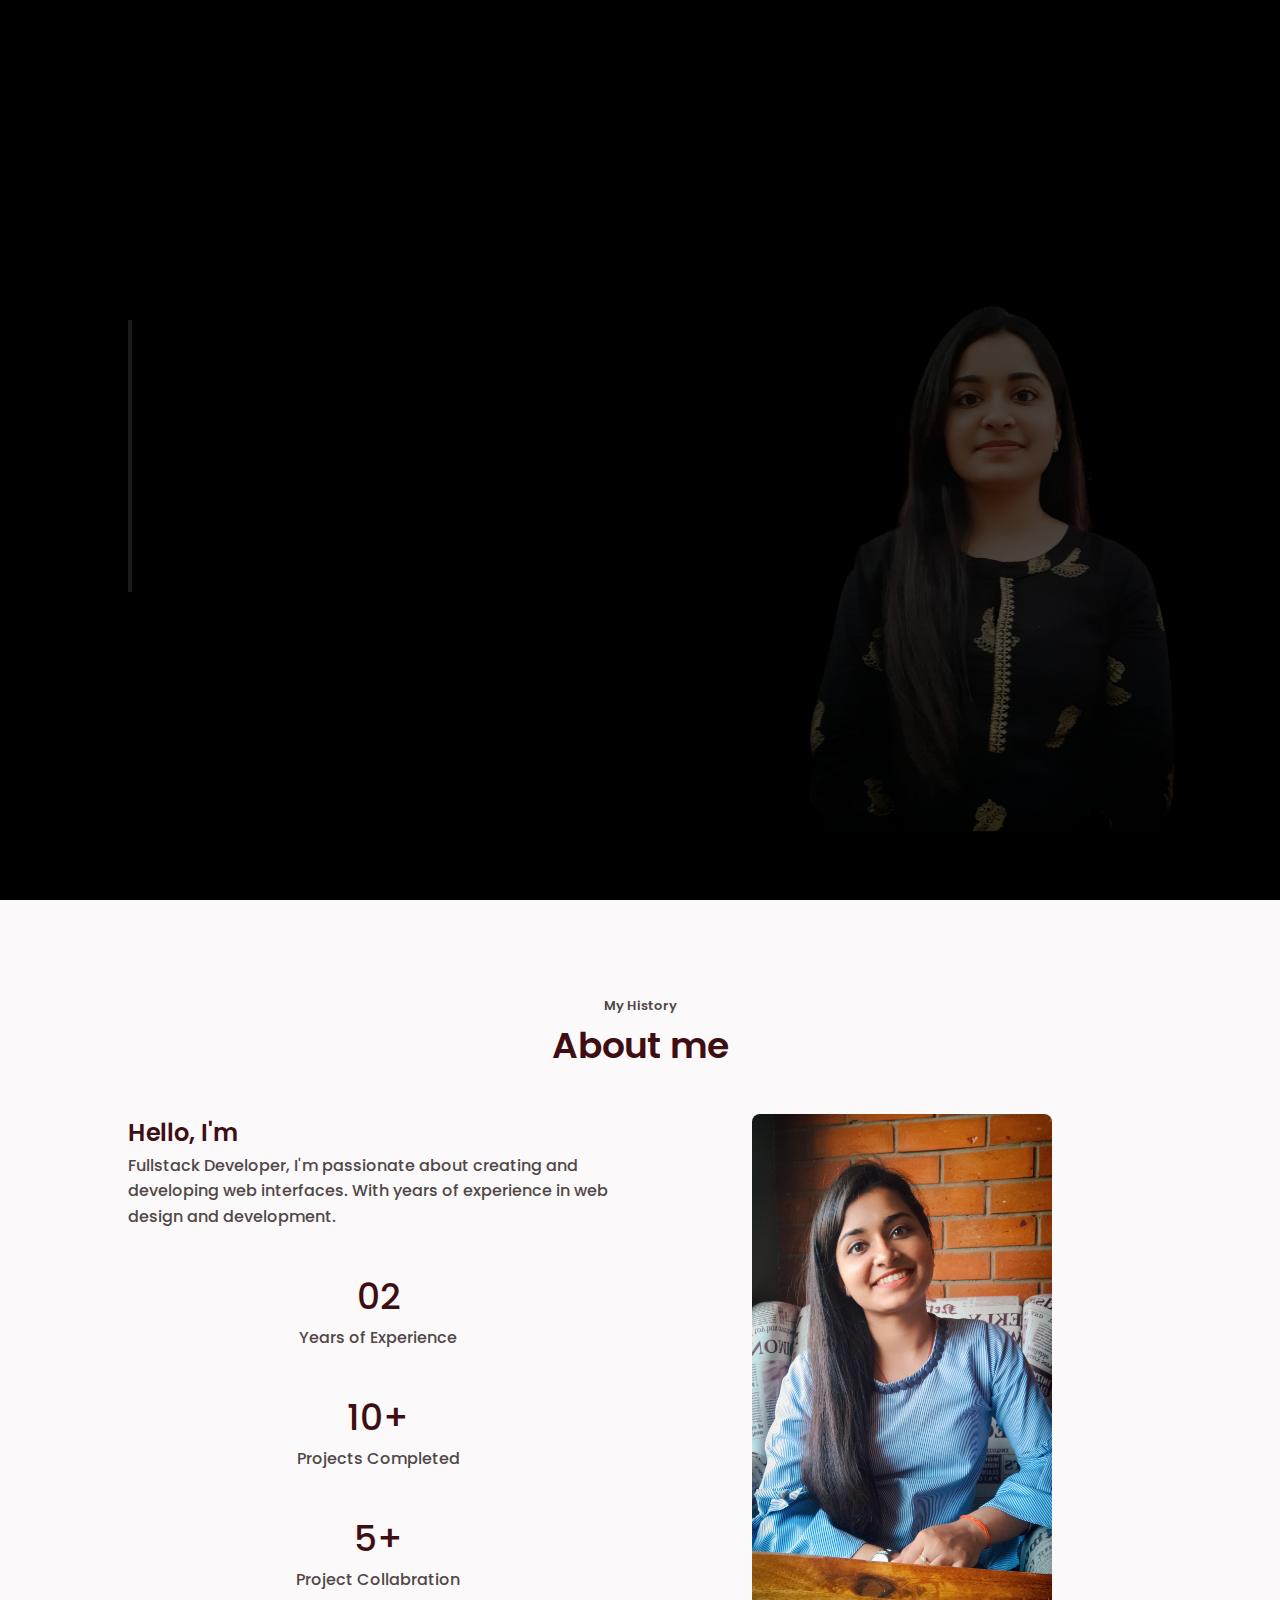
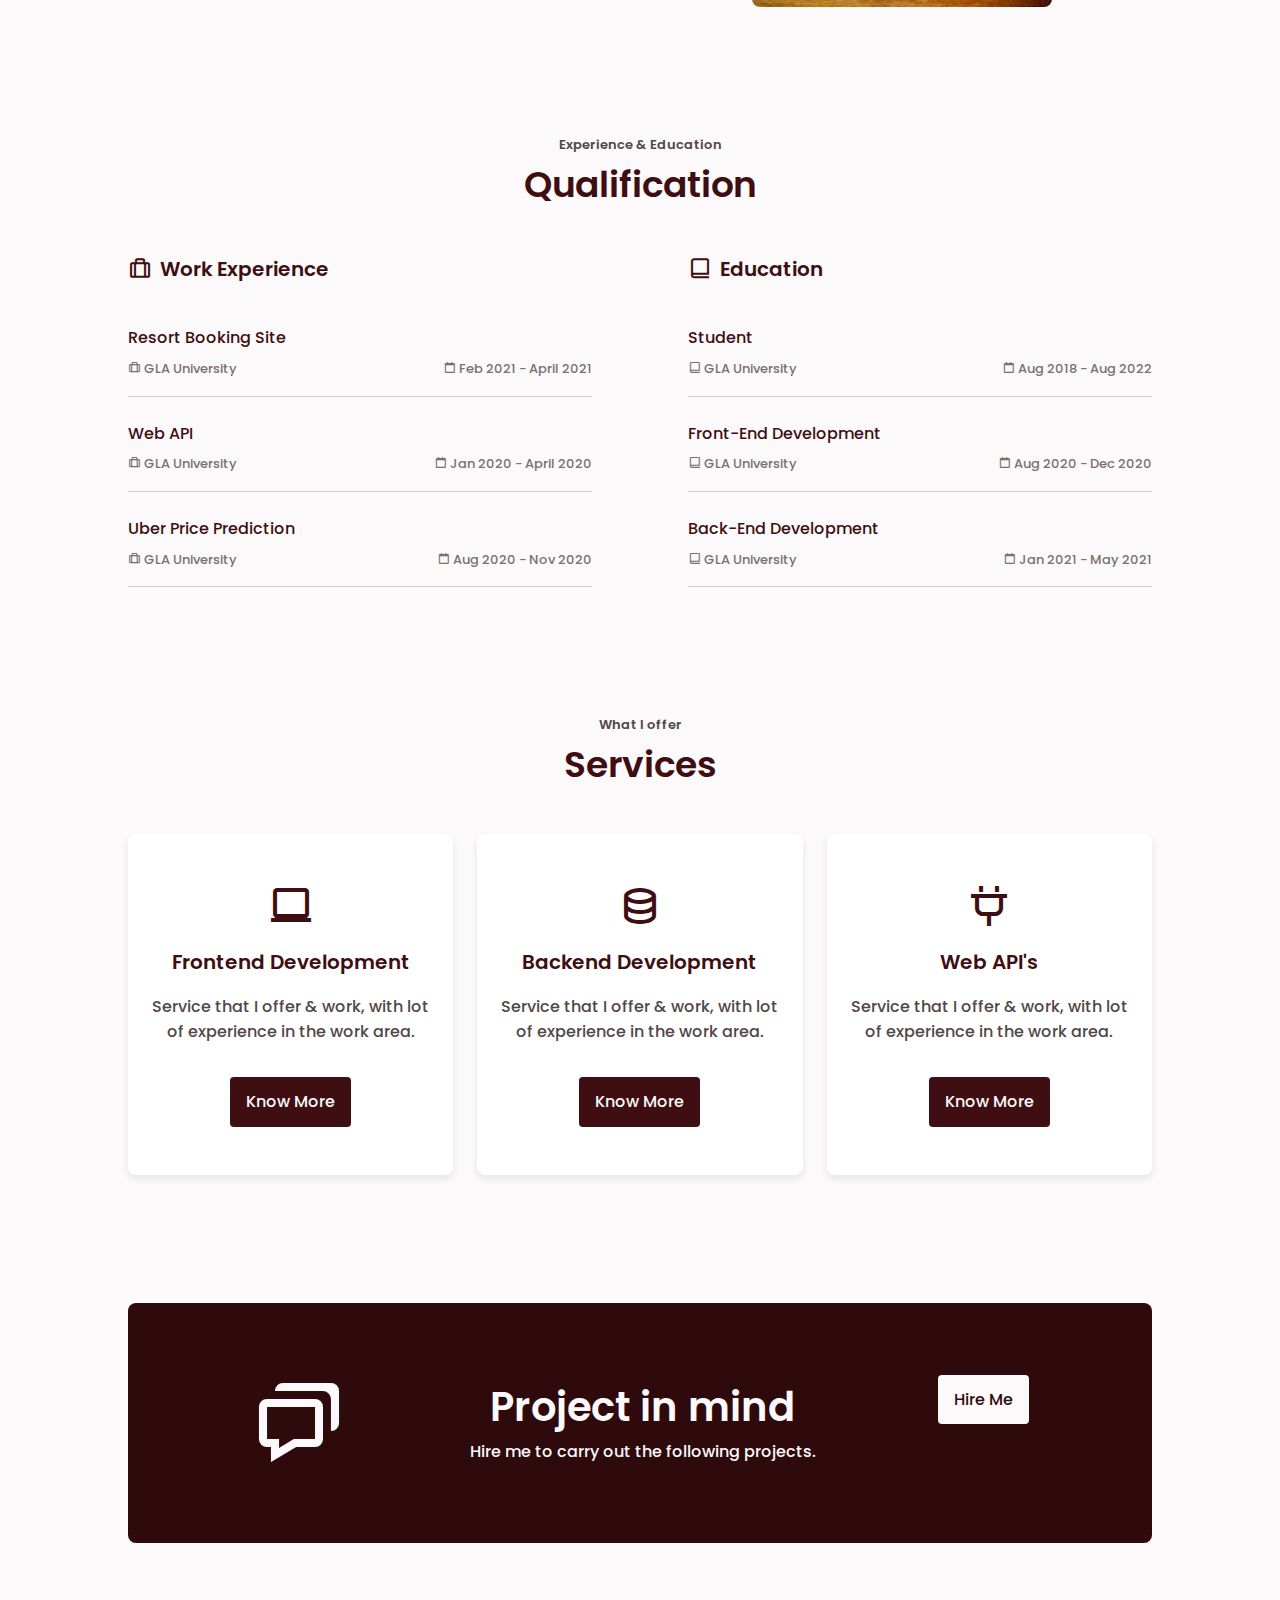
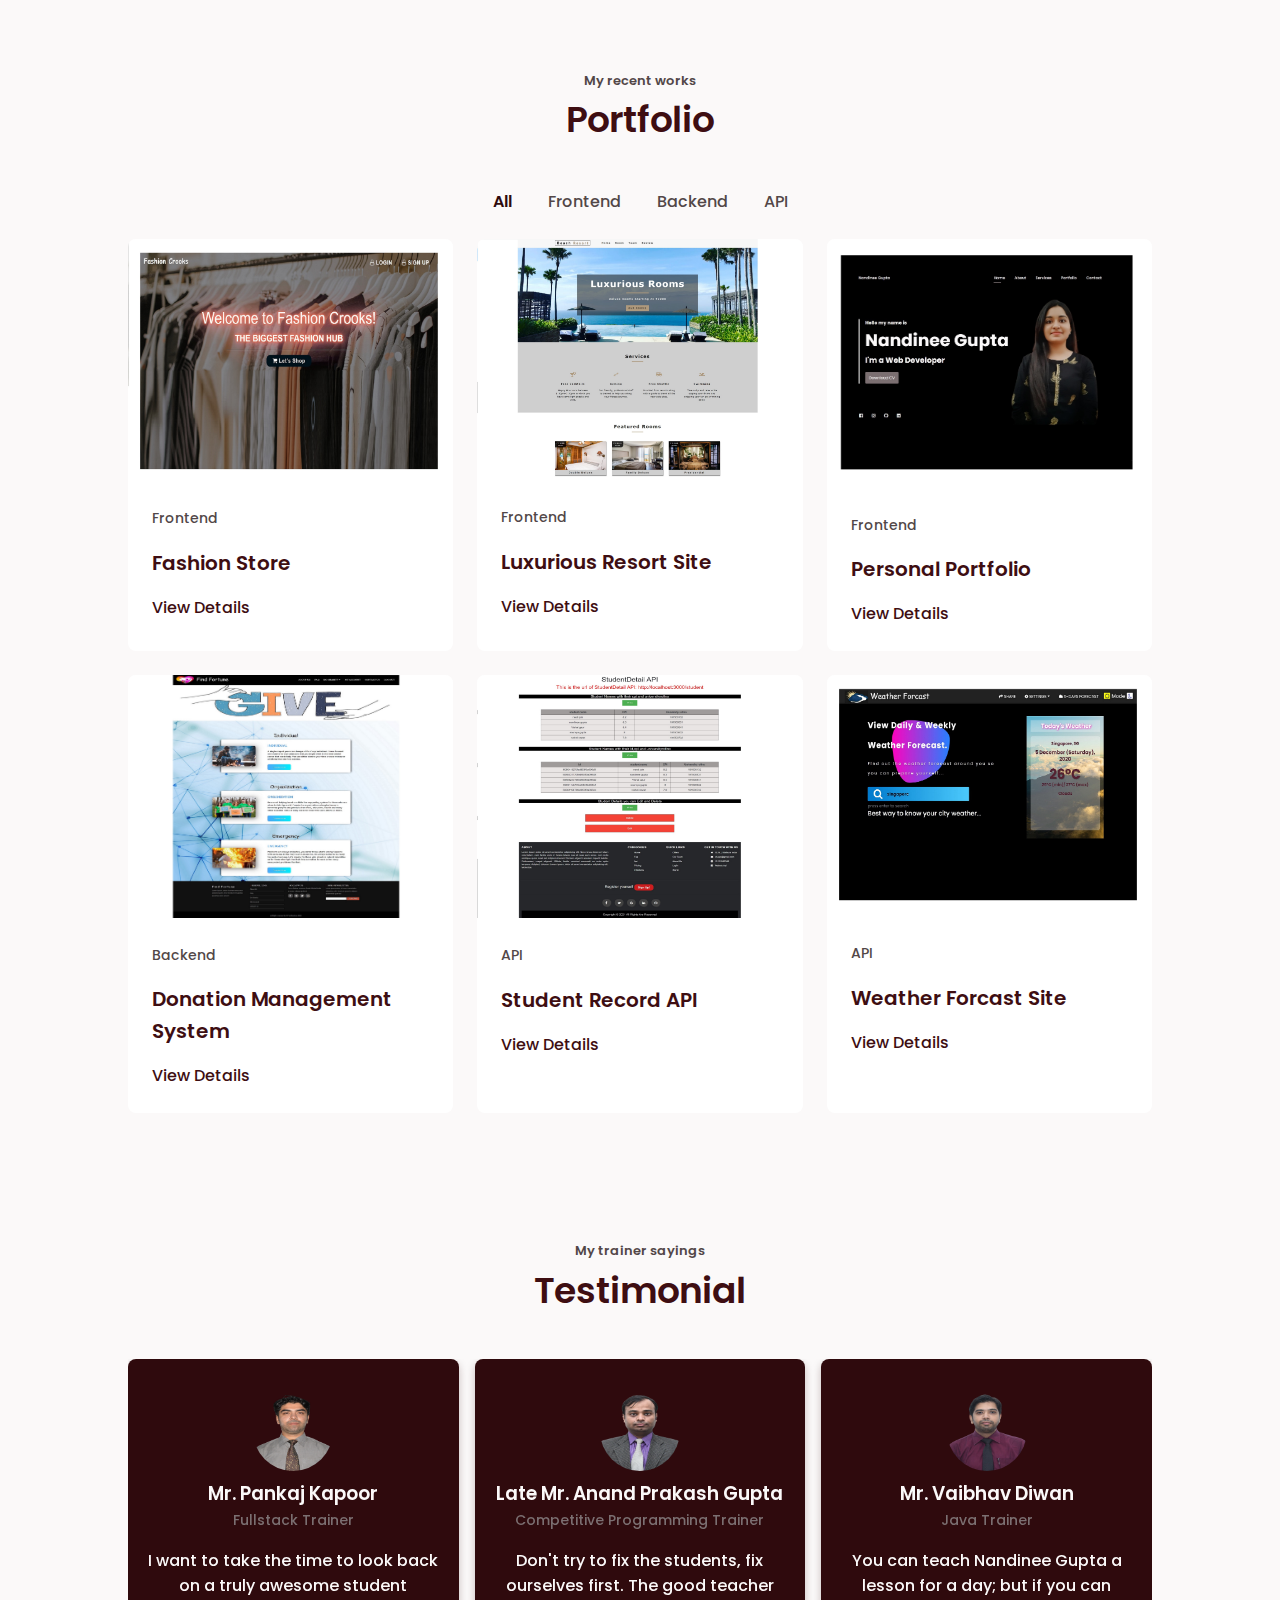
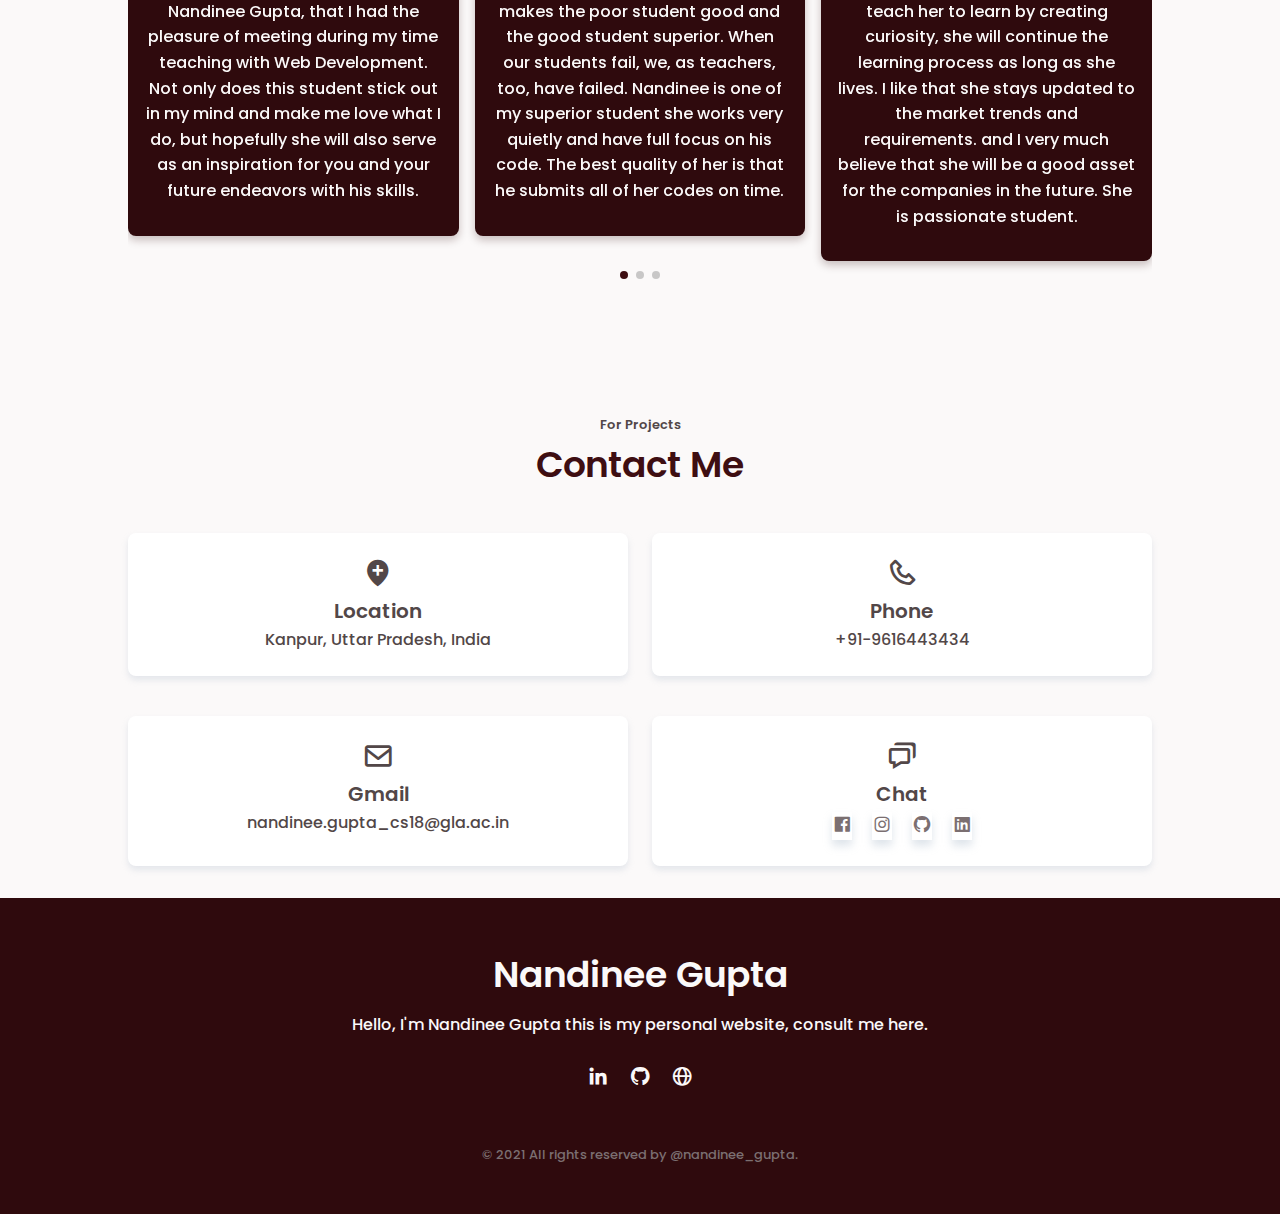
==== commit 1b6aab54: "contact section" ====
--- a/index.html
+++ b/index.html
@@ -425,6 +425,58 @@
             </section>
 
 
+
+
+
+            <a name ="contact_section"></a>
+            <!--===== CONTACT =====-->
+            <section class="contact section bd-container" id="contact">
+                <span class="section-subtitle">For Projects</span>
+                <h2 class="section-title">Contact Me</h2>
+
+                <div class="contact__container bd-grid">
+
+                    <div class="contact__content bd-grid">
+                        <div class="contact__box">
+                            <i class='bx bxs-location-plus contact__icon' ></i>
+                            <h3 class="contact__title">Location</h3>
+                            <span class="contact__description">Kanpur, Uttar Pradesh, India</span>
+                        </div>
+                    </div>
+
+                    <div class="contact__content bd-grid">
+                        <div class="contact__box">
+                            <i class='bx bx-phone contact__icon' ></i>
+                            <h3 class="contact__title">Phone</h3>
+                            <span class="contact__description">+91-9616443434</span>
+                        </div>
+                    </div>
+
+                    <div class="contact__content bd-grid">
+                        <div class="contact__box">
+                            <i class='bx bx-envelope contact__icon' ></i>
+                            <h3 class="contact__title">Gmail</h3>
+                            <span class="contact__description">nandinee.gupta_cs18@gla.ac.in</span>
+                        </div>
+                    </div>
+
+                    <div class="contact__content bd-grid">
+                        <div class="contact__box">
+                            <i class='bx bx-chat contact__icon' ></i>
+                            <h3 class="contact__title">Chat</h3>
+                            <div>
+                                <a href="https://www.facebook.com/nandinee.gupta.528" class="contact__social"><i class='bx bxl-facebook-square'></i></a>
+                                <a href="https://www.instagram.com/nandinee._gupta" class="contact__social"><i class='bx bxl-instagram'></i></a>
+                                <a href="https://github.com/nandinee33" class="contact__social"><i class='bx bxl-github'></i></a>
+                                <a href="https://www.linkedin.com/in/nandinee-gupta-78277b193/" class="contact__social"><i class='bx bxl-linkedin-square'></i></a>
+                            </div>
+                        </div>
+                    </div>
+
+                </div>
+            </section>
+
+
     </main>
 
 
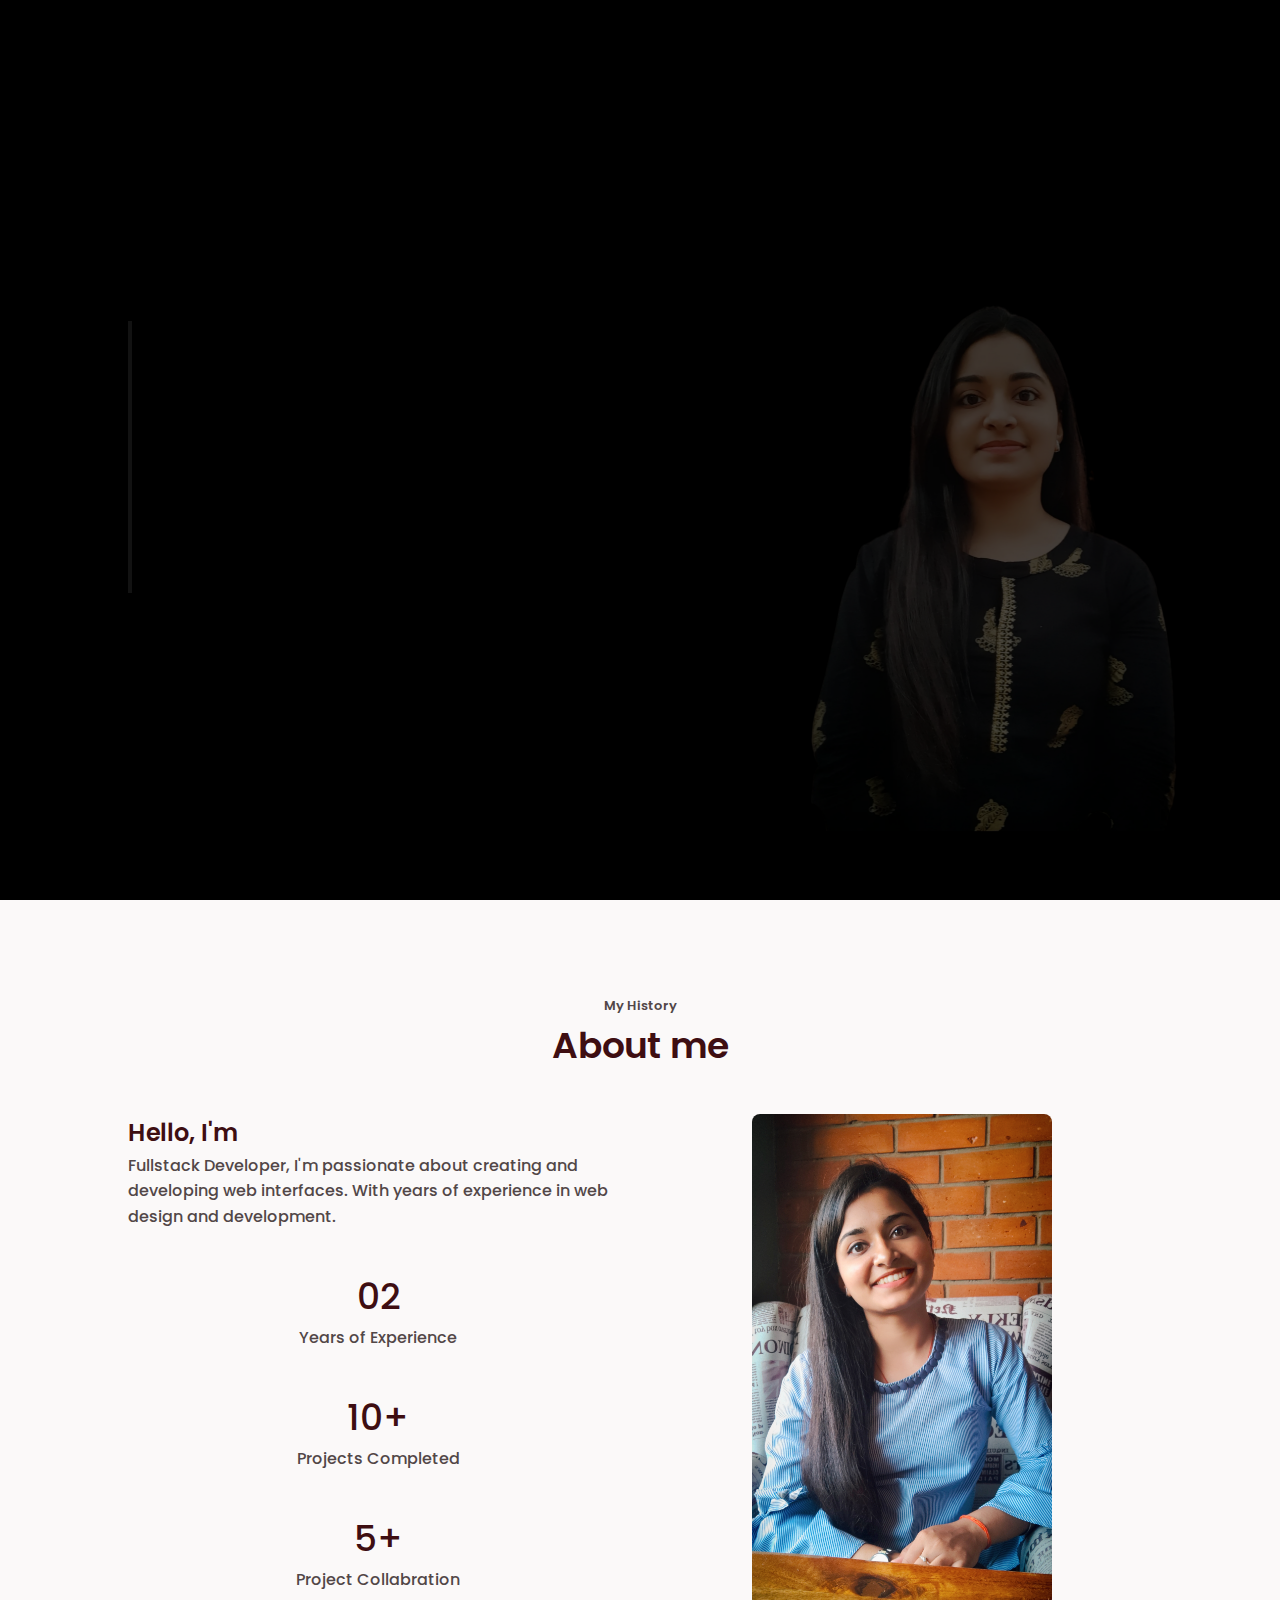
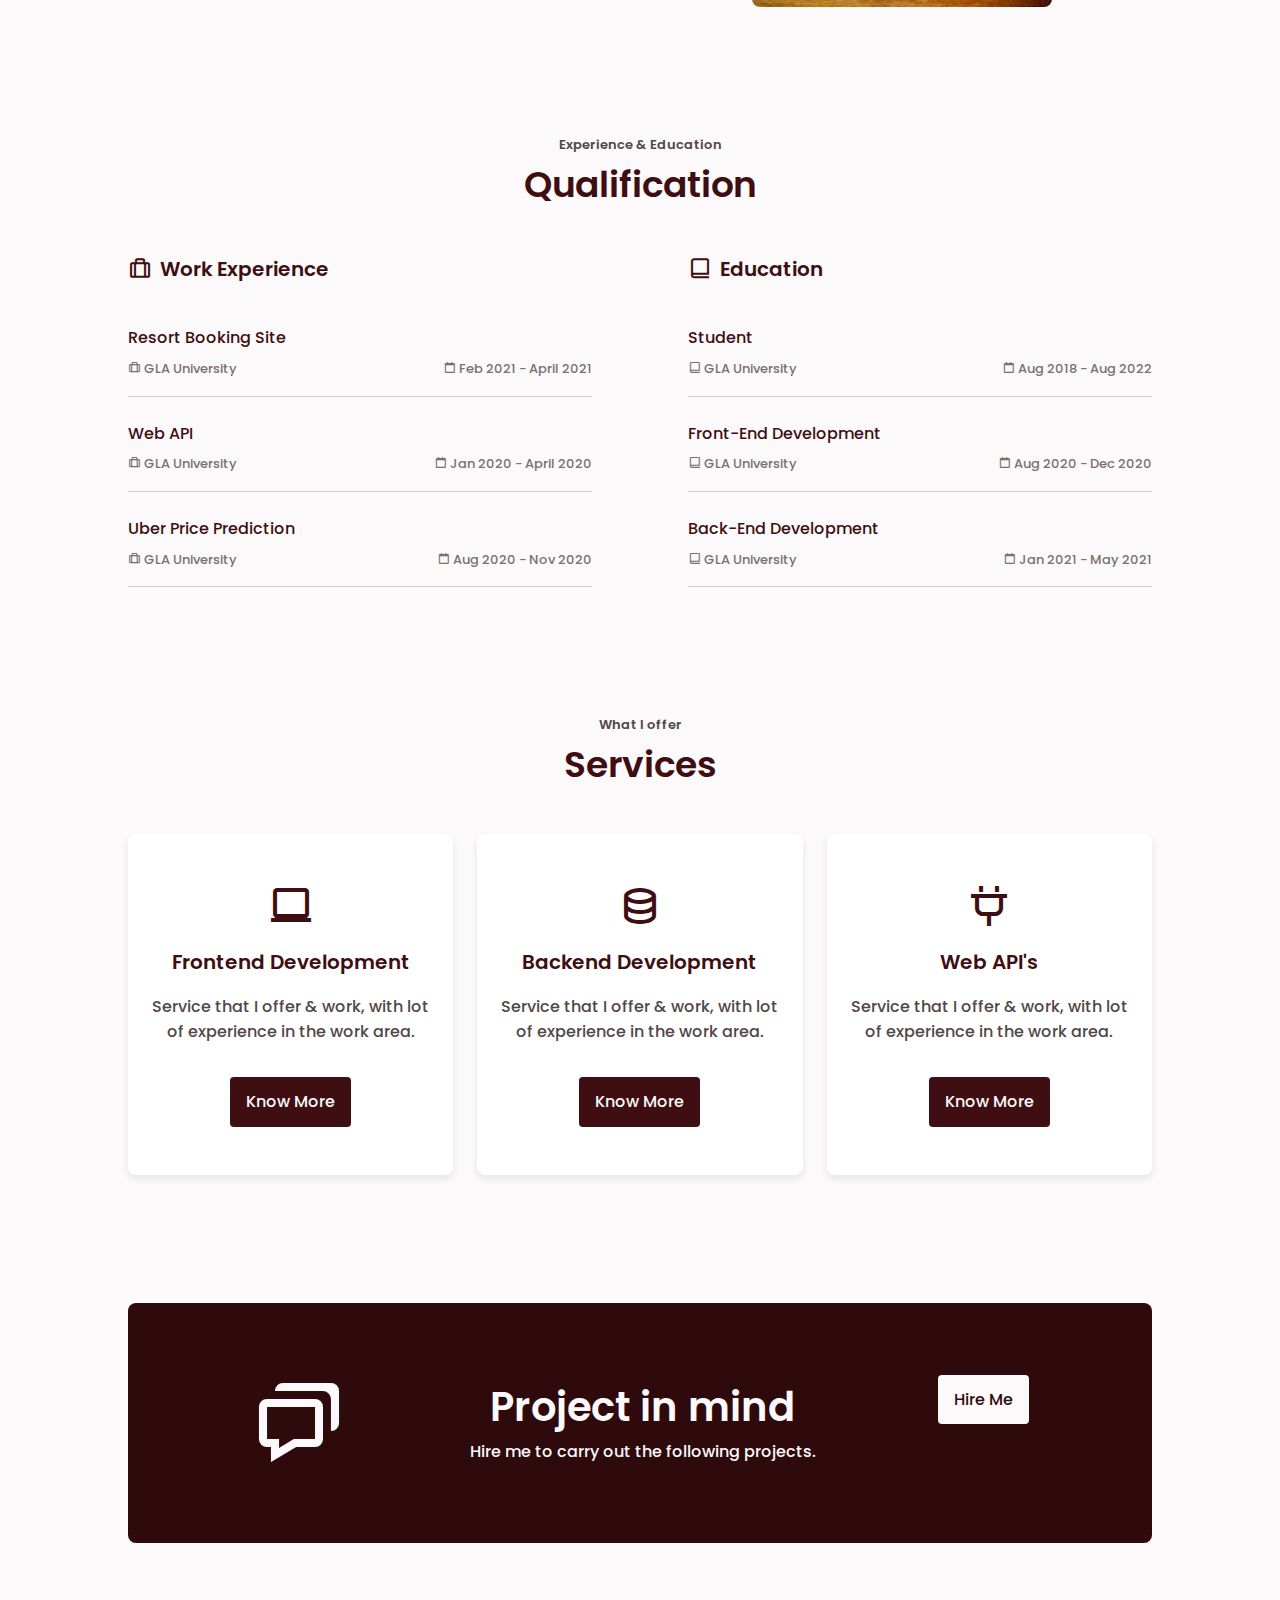
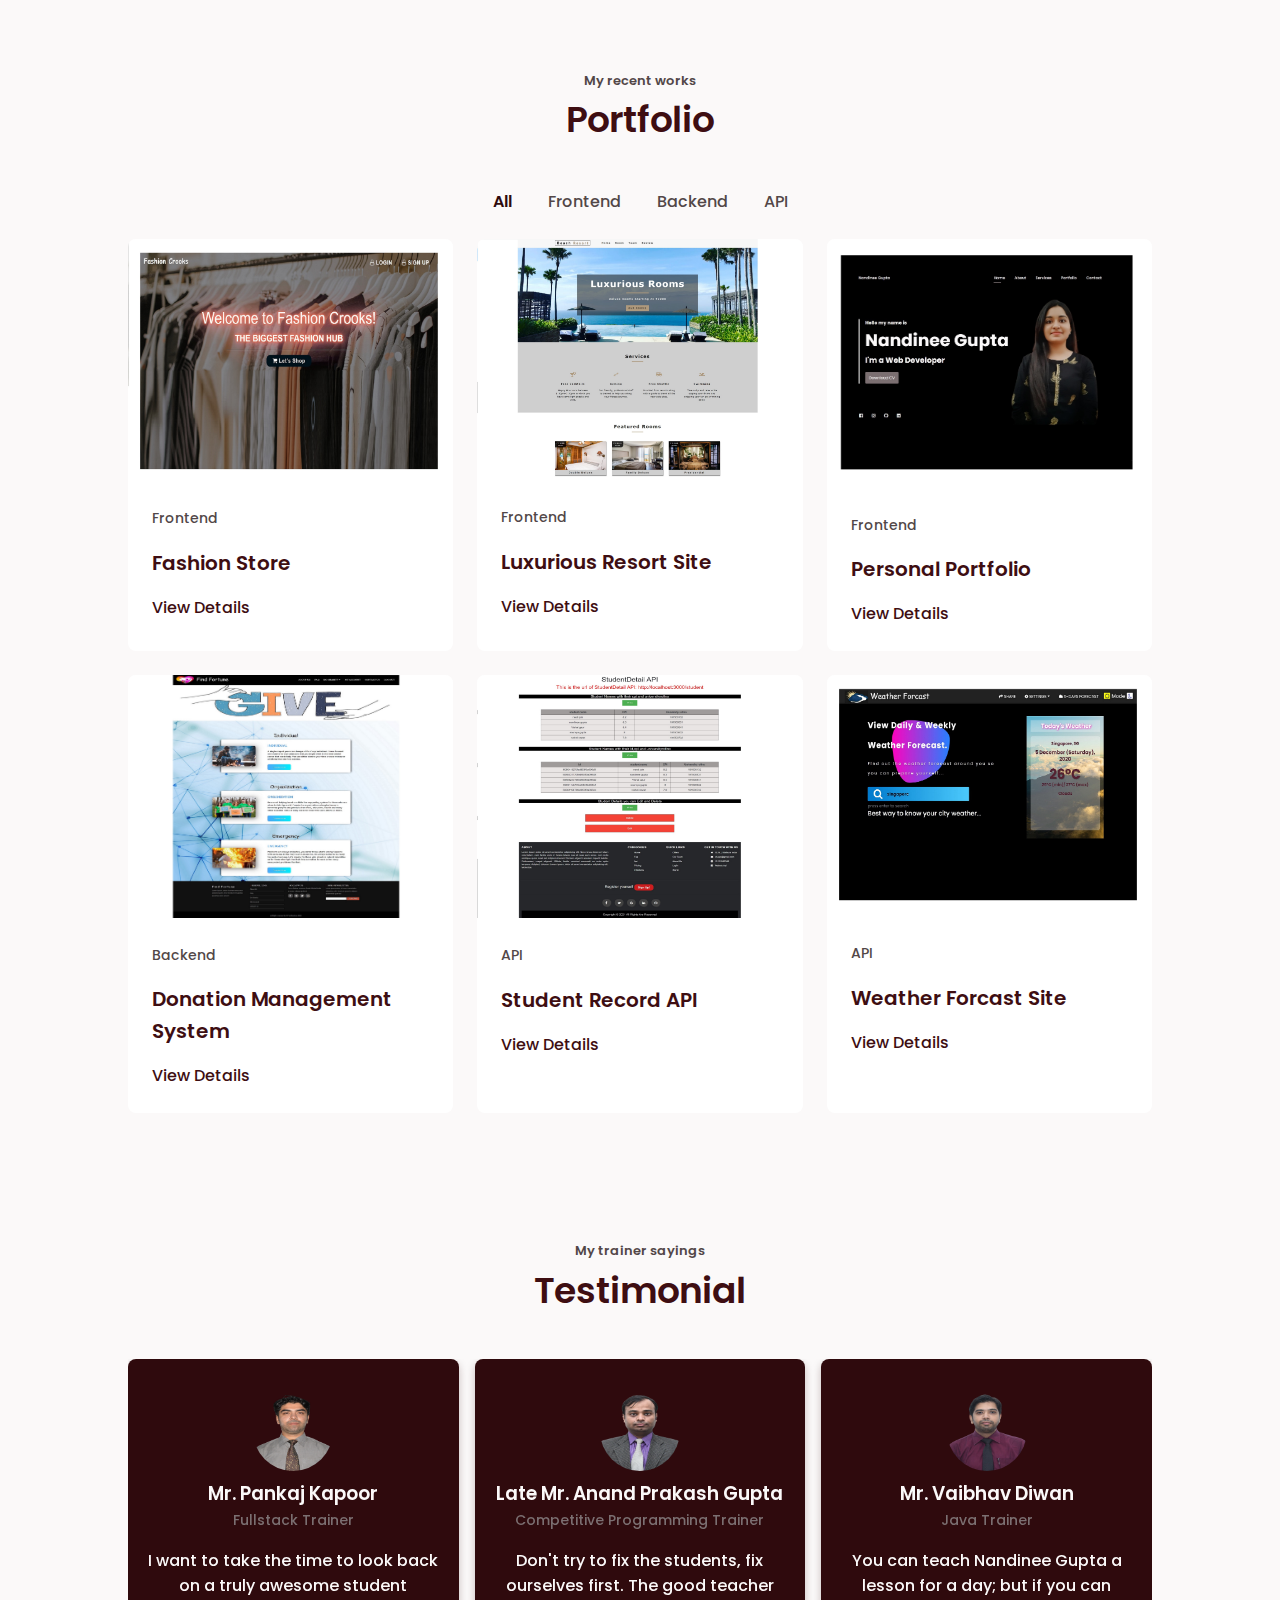
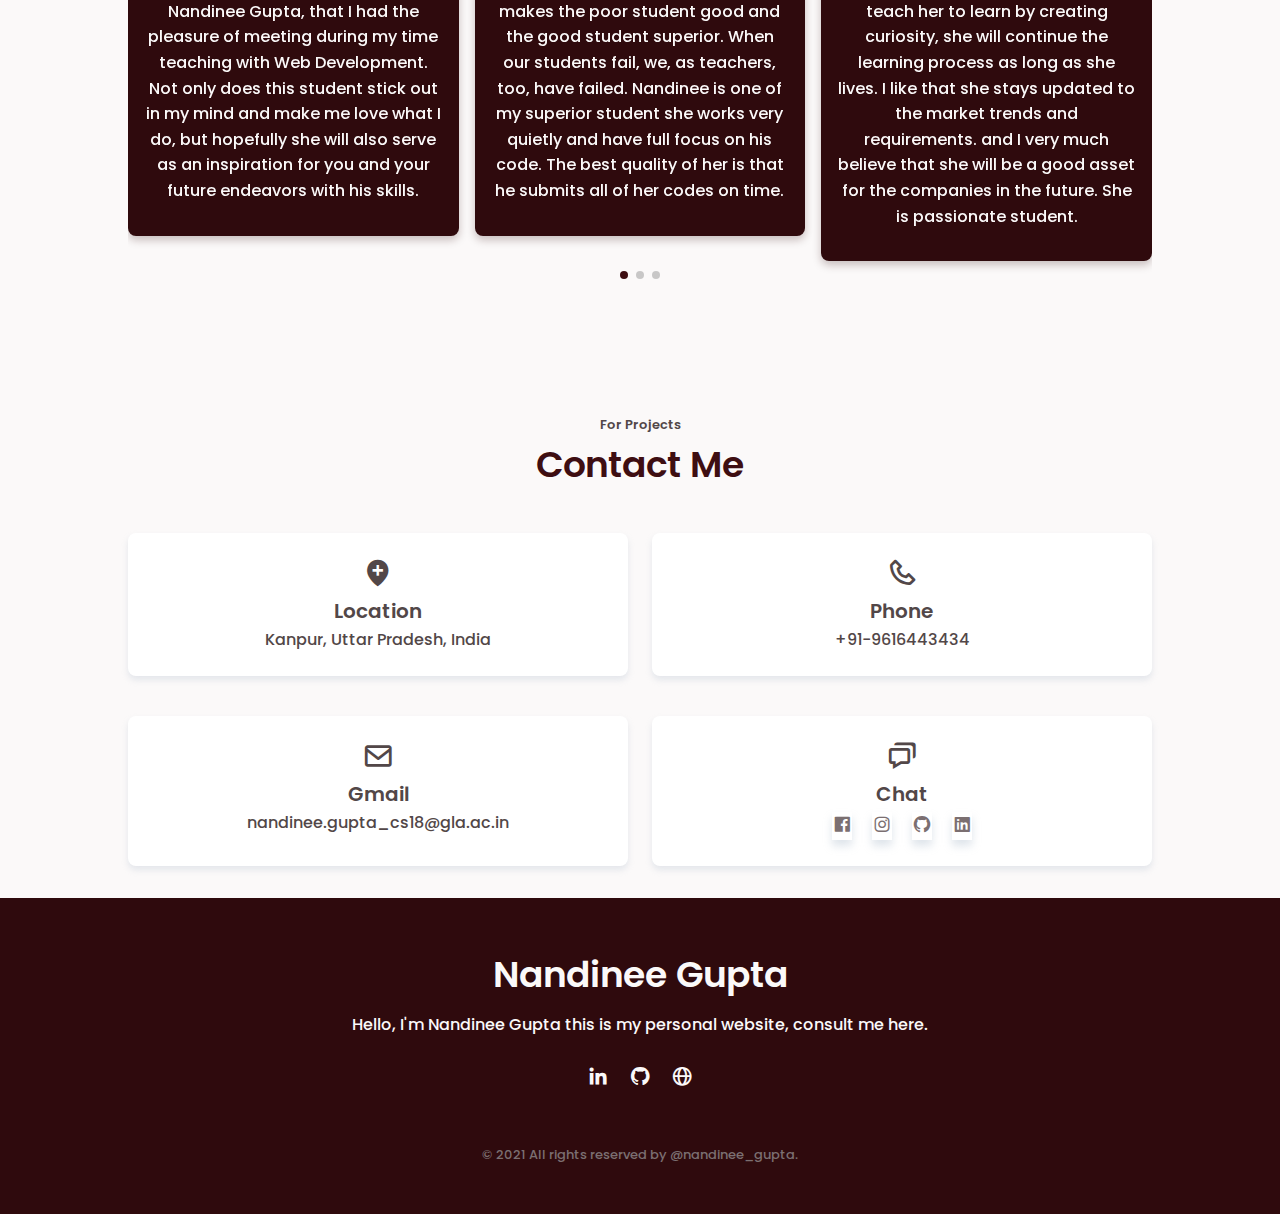
==== commit 7e4a2118: "done index page" ====
--- a/index.html
+++ b/index.html
@@ -476,10 +476,7 @@
                 </div>
             </section>
 
-
     </main>
-
-
 
 
 
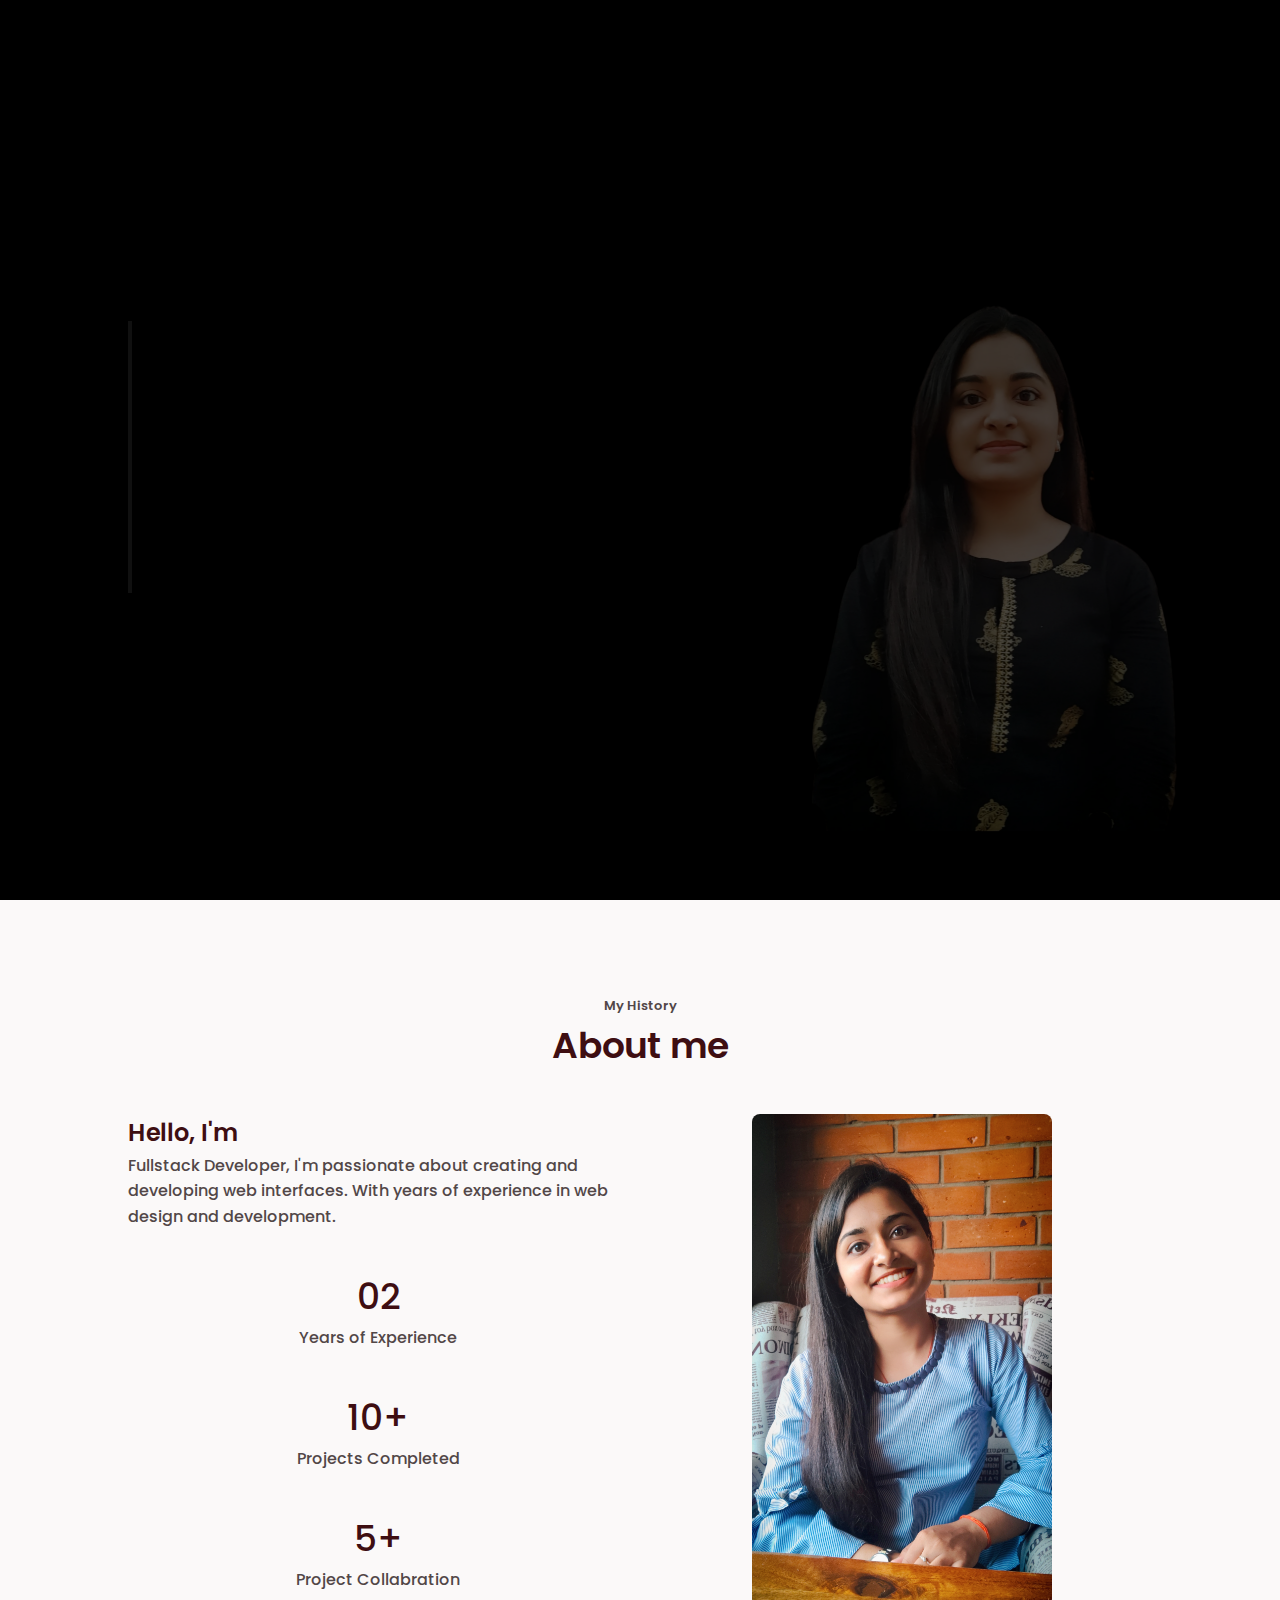
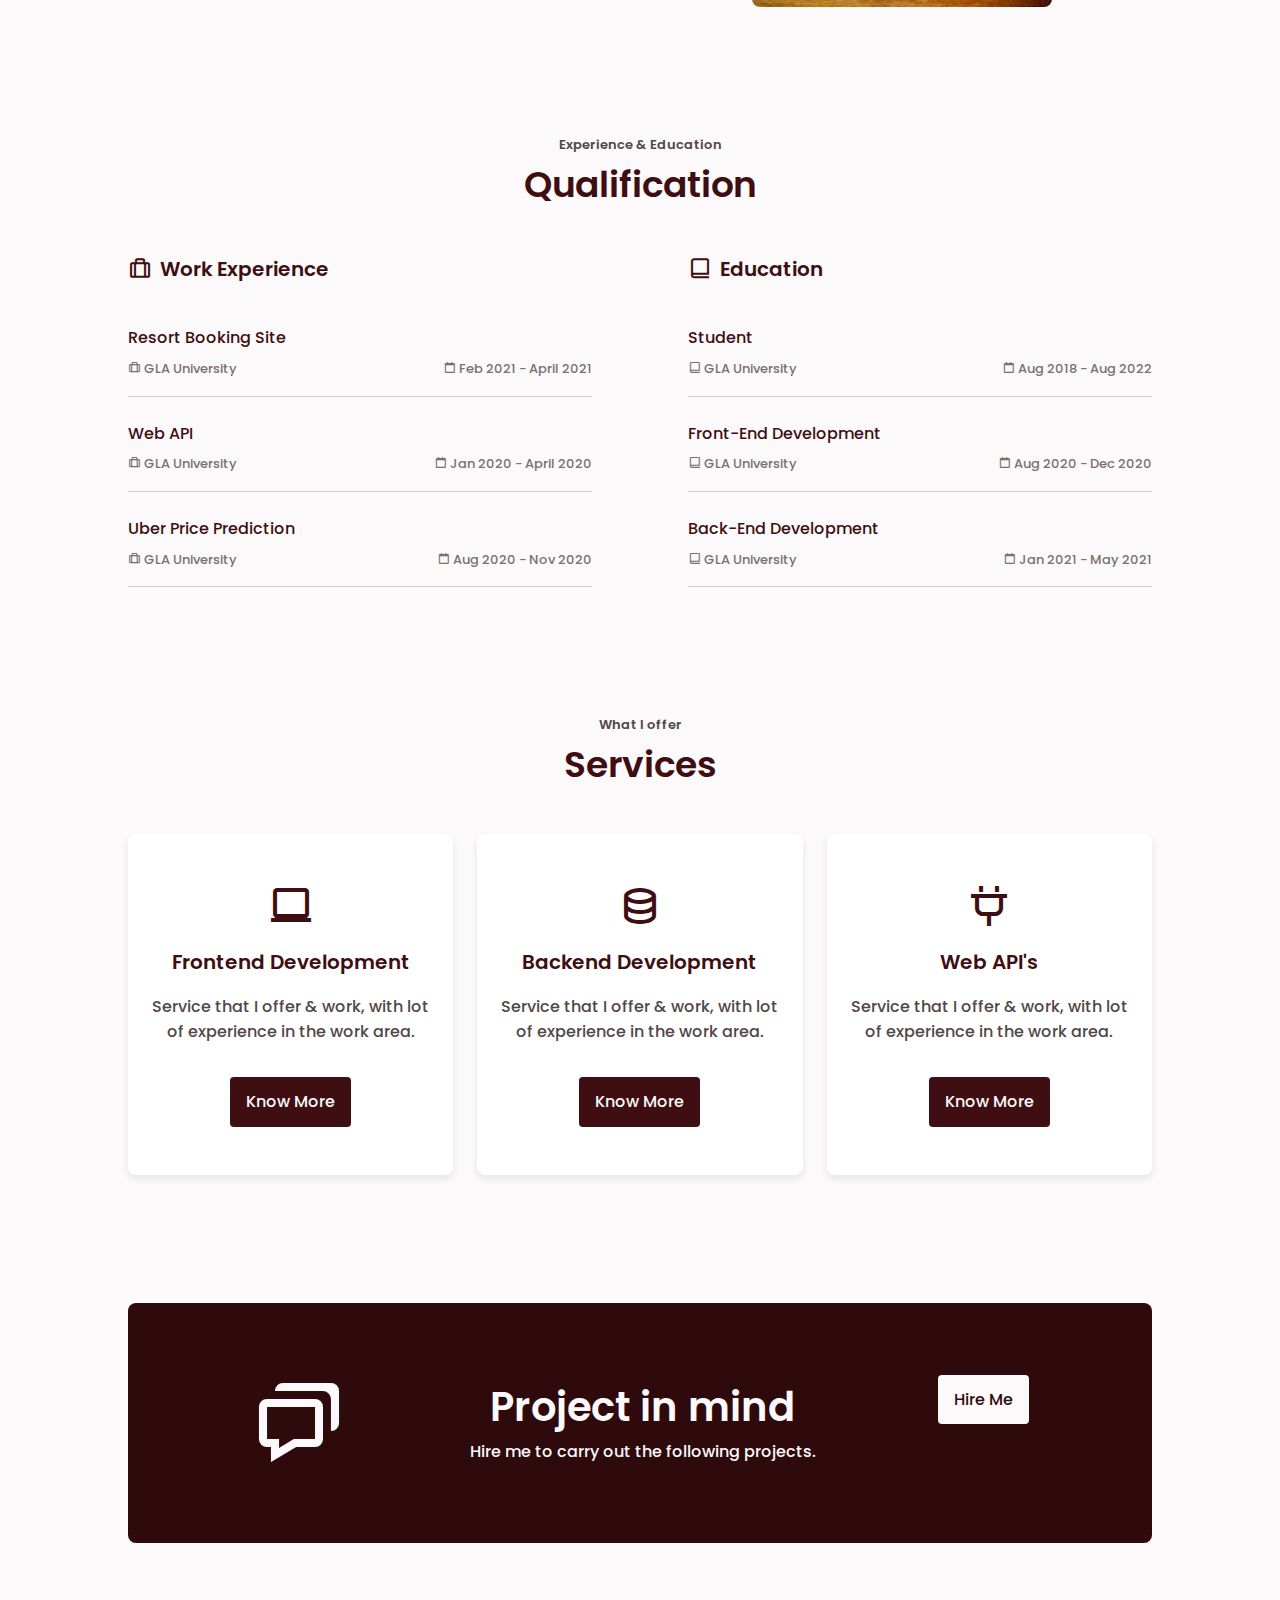
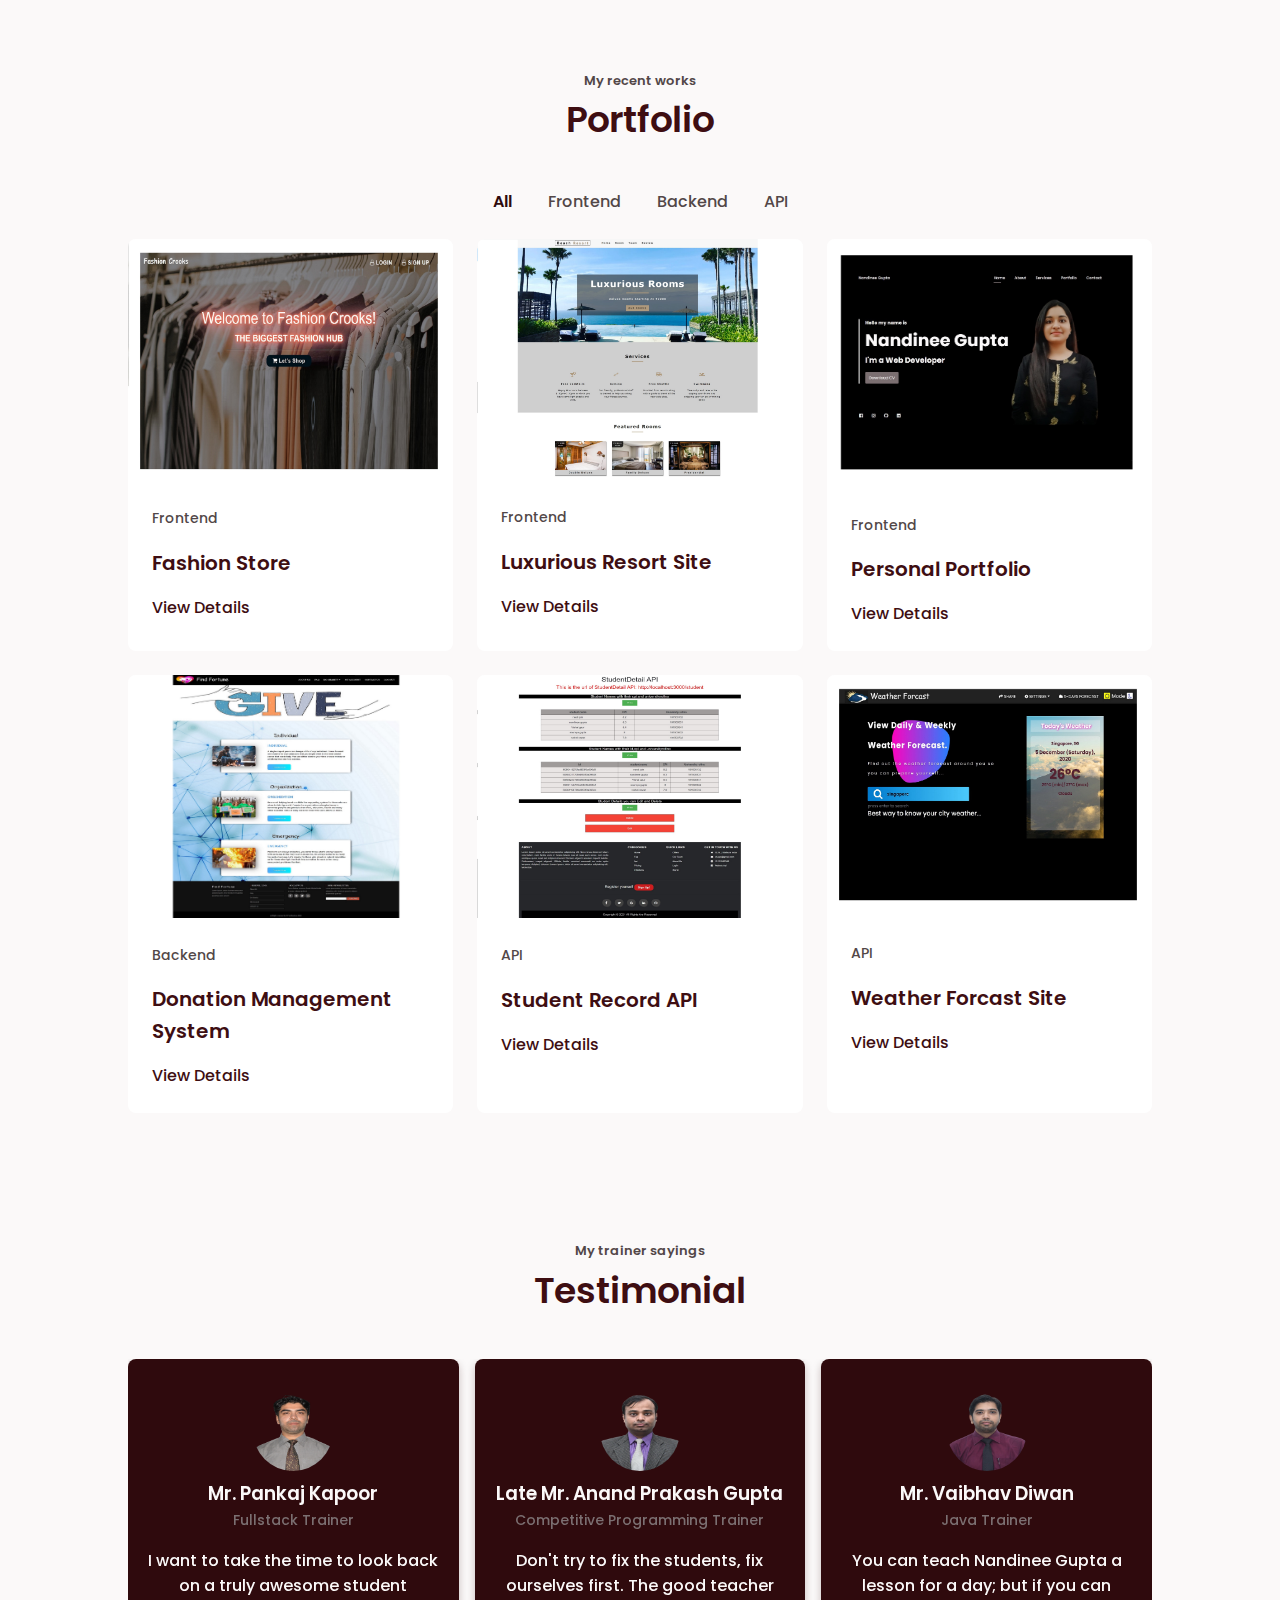
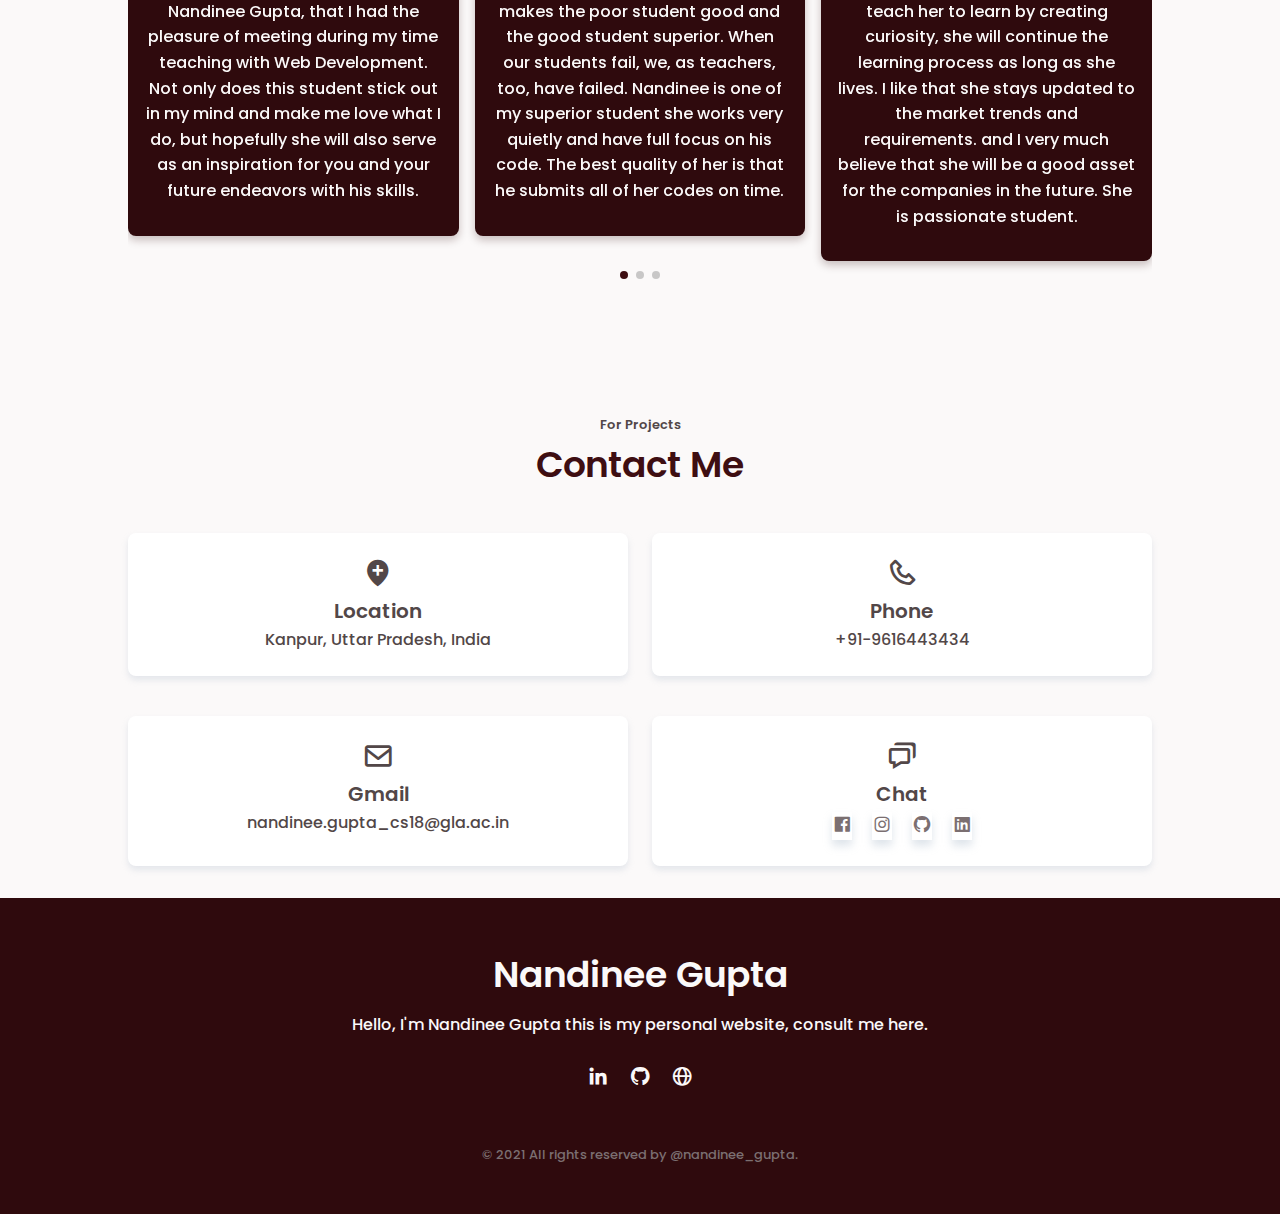
==== commit 683e7693: "final commit" ====
--- a/index.html
+++ b/index.html
@@ -489,7 +489,7 @@
             <div class="footer__social">
                 <a href="https://www.linkedin.com/in/nandinee-gupta-78277b193/" class="footer__link"><i class="bx bxl-linkedin"></i></a>
                 <a href="https://github.com/nandinee33" class="footer__link"><i class="bx bxl-github"></i></a>
-                <a href="https://nandinee33.github.io/Personal-Portfolio/" class="footer__link"><i class='bx bx-globe'></i></a>
+                <a href="https://nandinee33.github.io/Portfolio/" class="footer__link"><i class='bx bx-globe'></i></a>
             </div>
 
             <p class="footer__copy">&#169; 2021 All rights reserved by @nandinee_gupta.</p>
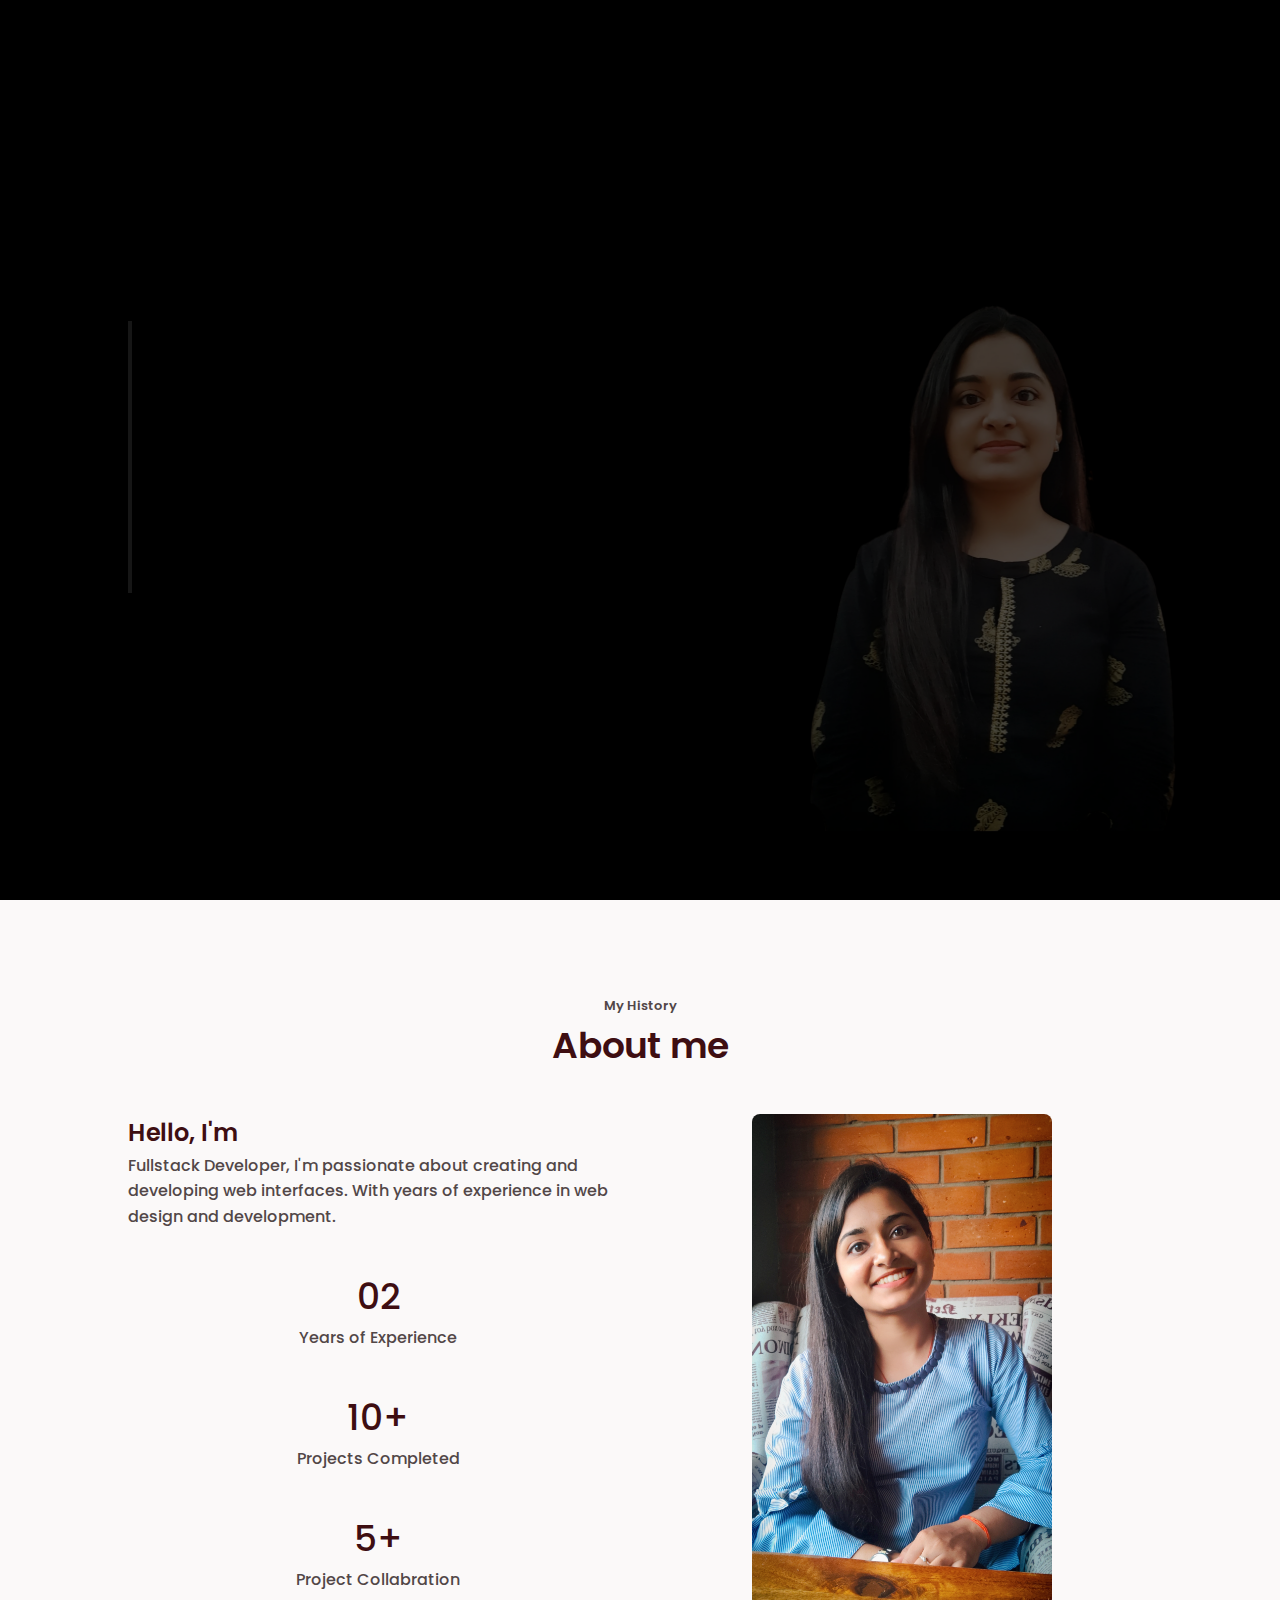
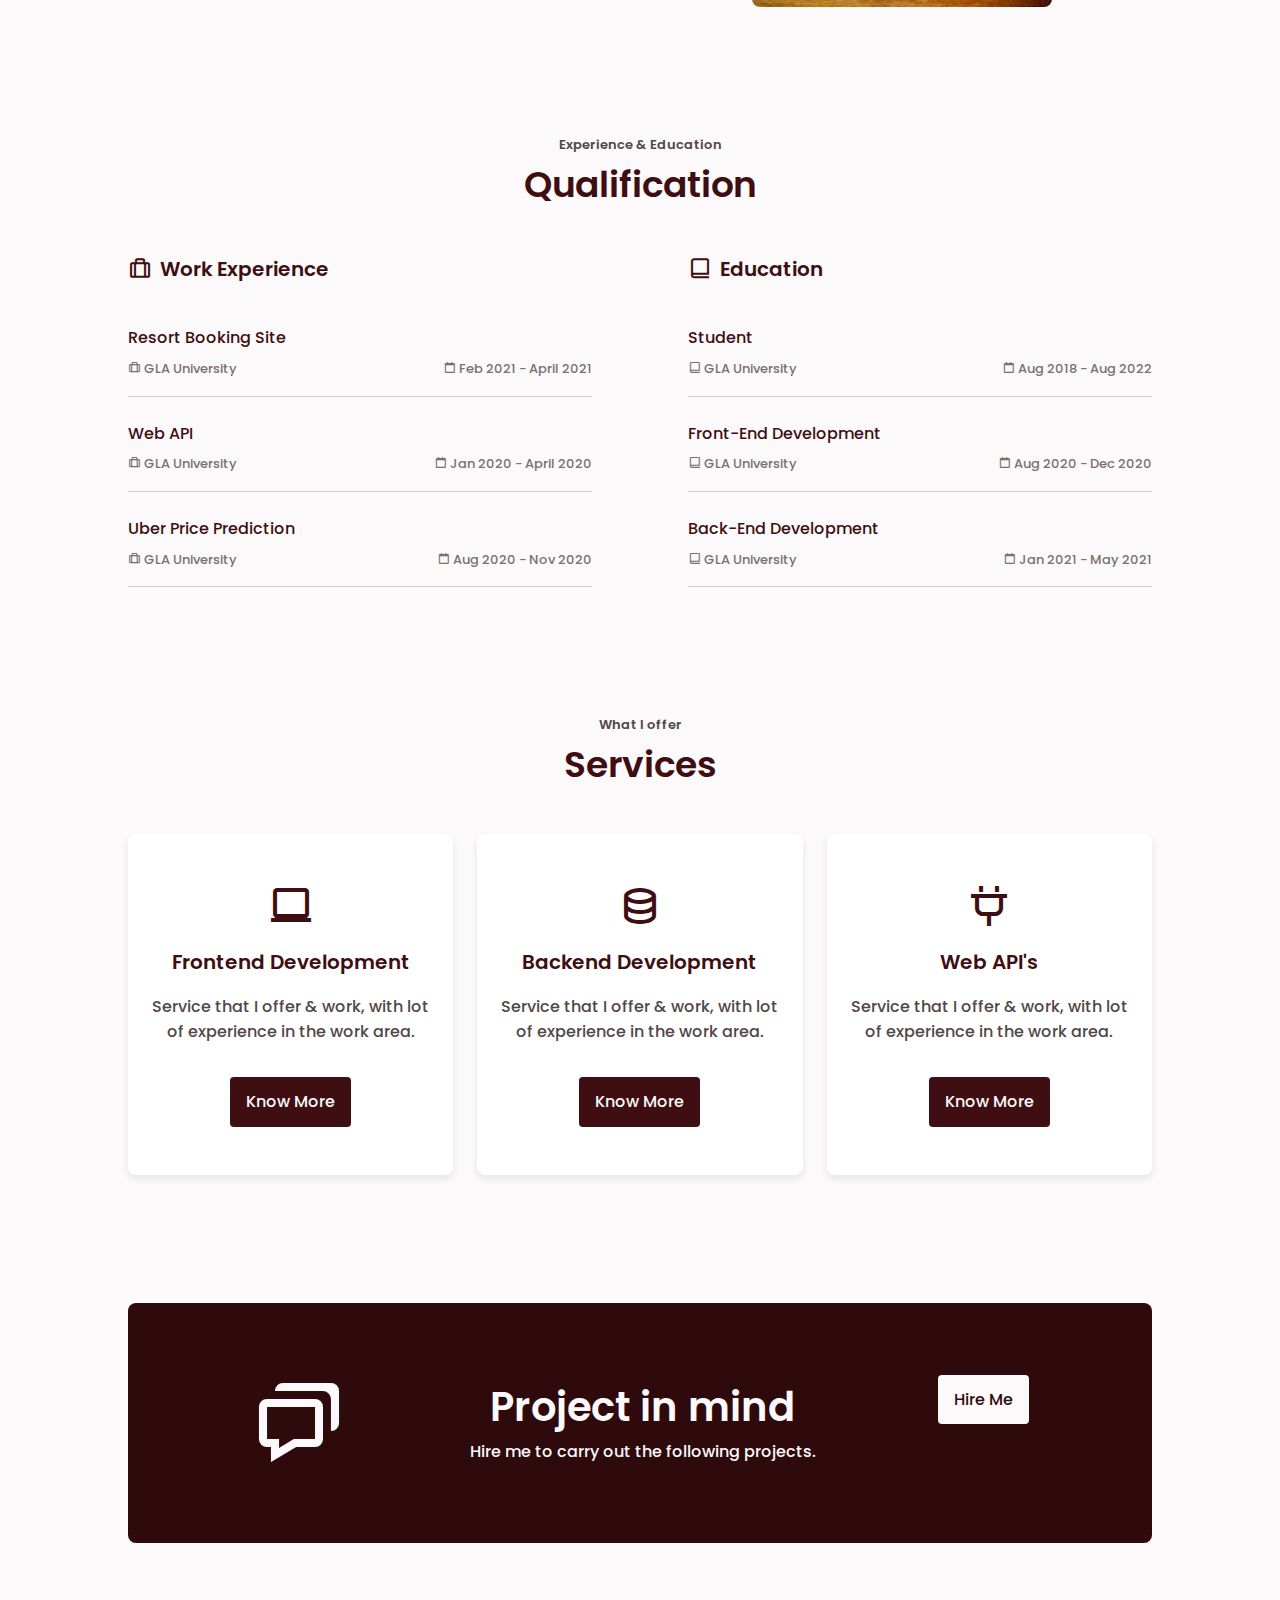
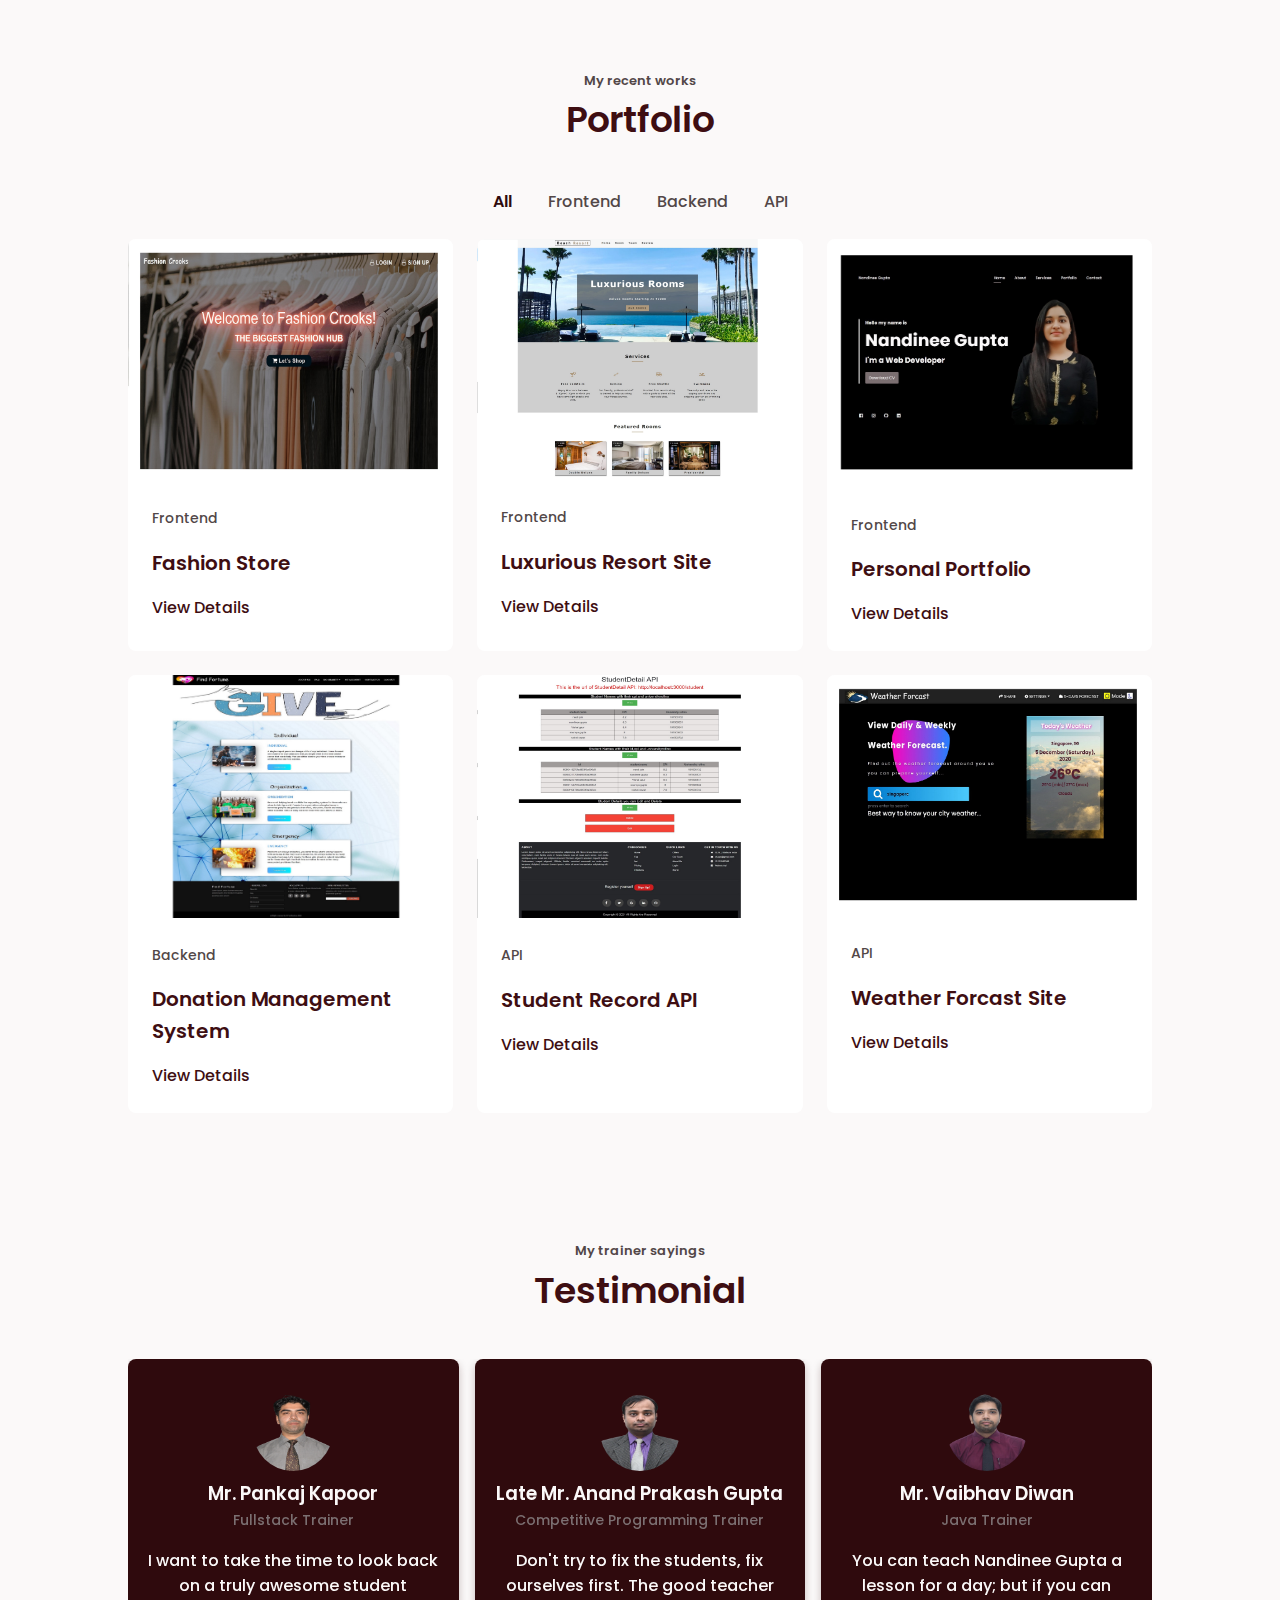
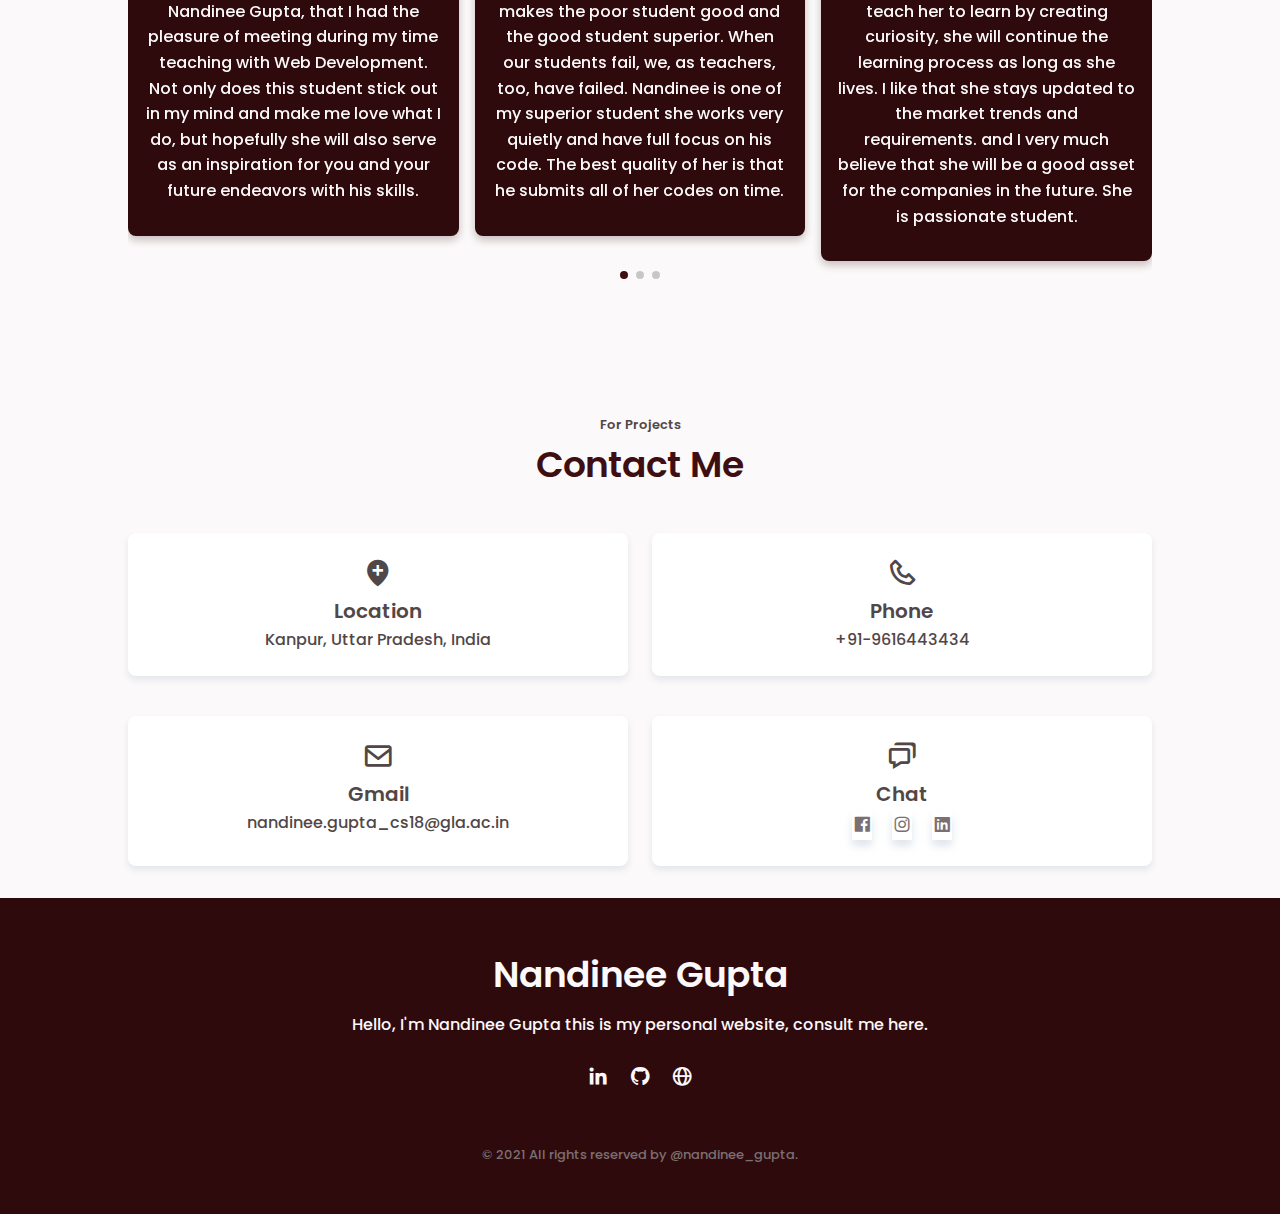
==== commit 0c7d1bae: "modify" ====
--- a/index.html
+++ b/index.html
@@ -63,7 +63,7 @@
                     <span class="home__greeting">Hello my name is</span>
                     <h1 class="home__name">Nandinee Gupta</h1>
                     <span class="home__profession">I'm a Web Developer</span>
-                    <a download="" href="assets/pdf/Nandinee_resume.pdf" class="button button-light home__button">Download CV</a>
+                    <a download="" href="assets/pdf/Nandinee's_resume.pdf" class="button button-light home__button">Download CV</a>
                 </div>
 
                 <div class="home__social">
@@ -467,7 +467,6 @@
                             <div>
                                 <a href="https://www.facebook.com/nandinee.gupta.528" class="contact__social"><i class='bx bxl-facebook-square'></i></a>
                                 <a href="https://www.instagram.com/nandinee._gupta" class="contact__social"><i class='bx bxl-instagram'></i></a>
-                                <a href="https://github.com/nandinee33" class="contact__social"><i class='bx bxl-github'></i></a>
                                 <a href="https://www.linkedin.com/in/nandinee-gupta-78277b193/" class="contact__social"><i class='bx bxl-linkedin-square'></i></a>
                             </div>
                         </div>
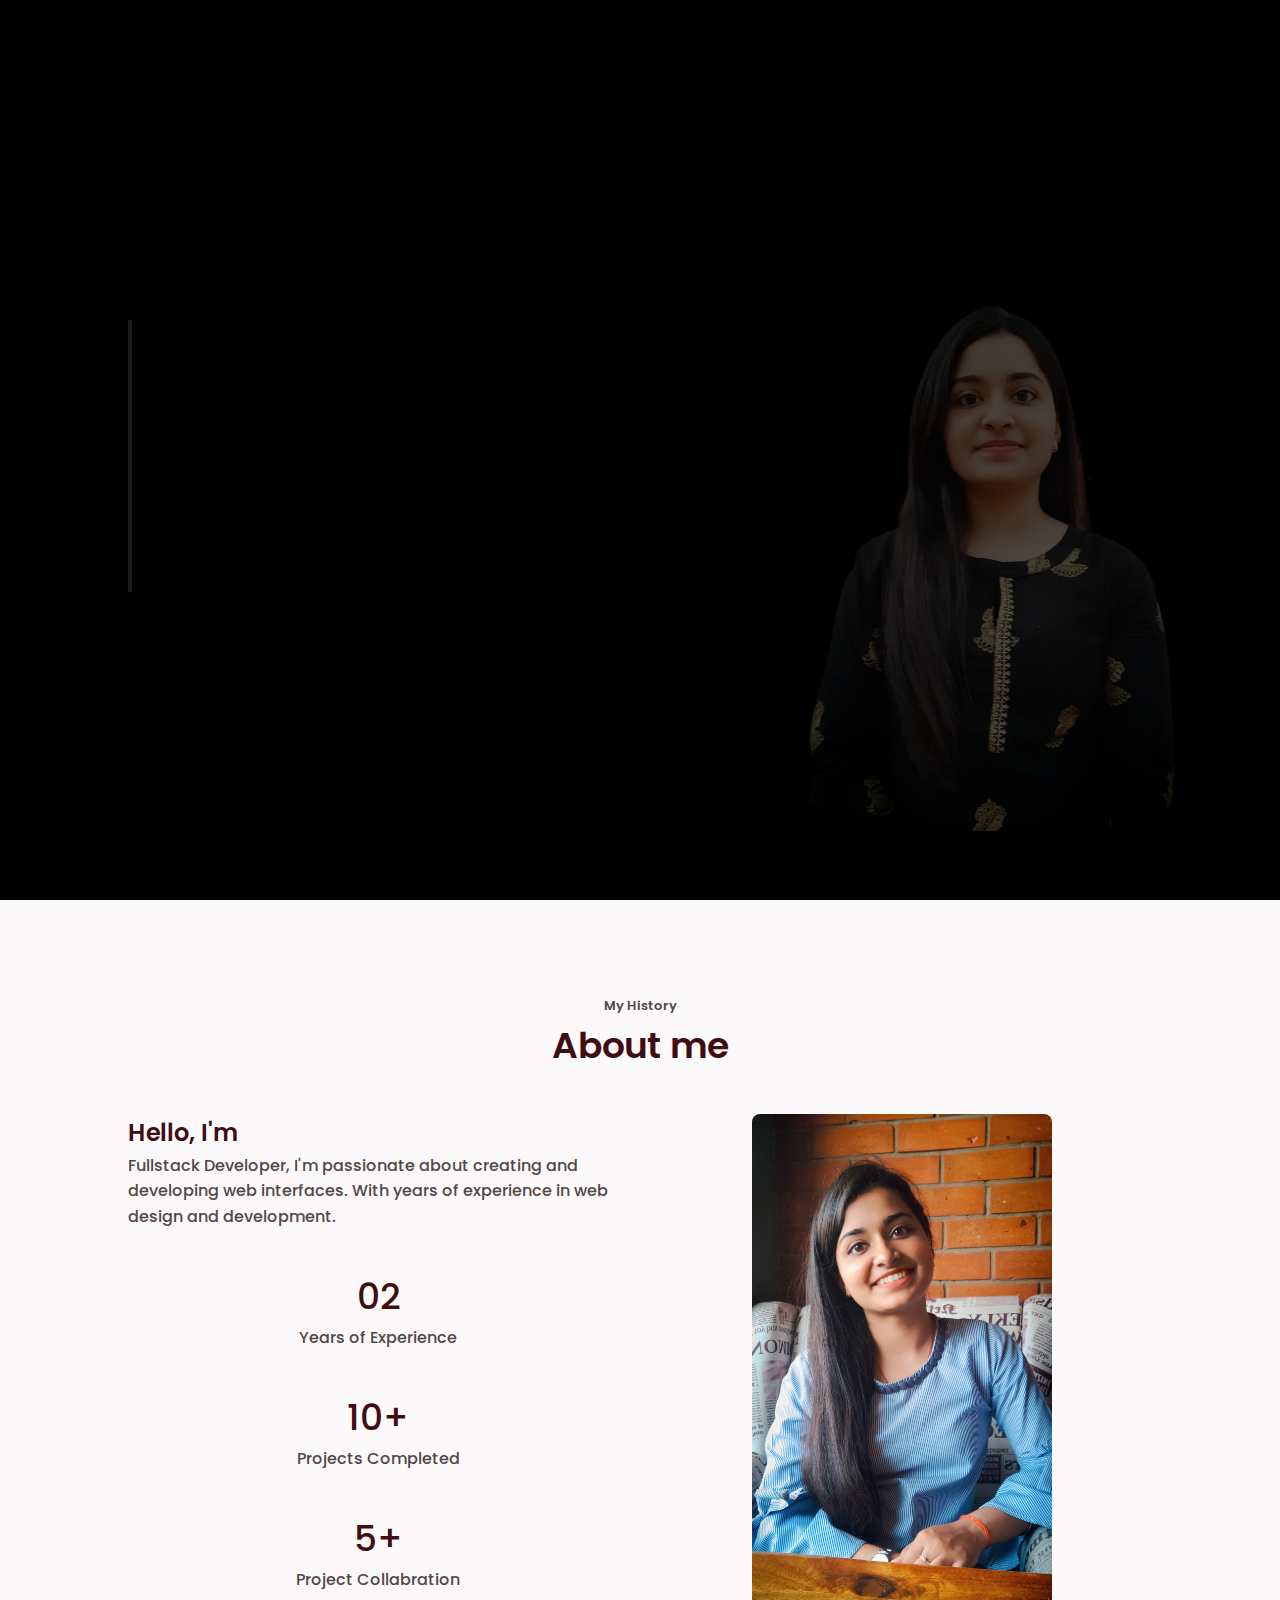
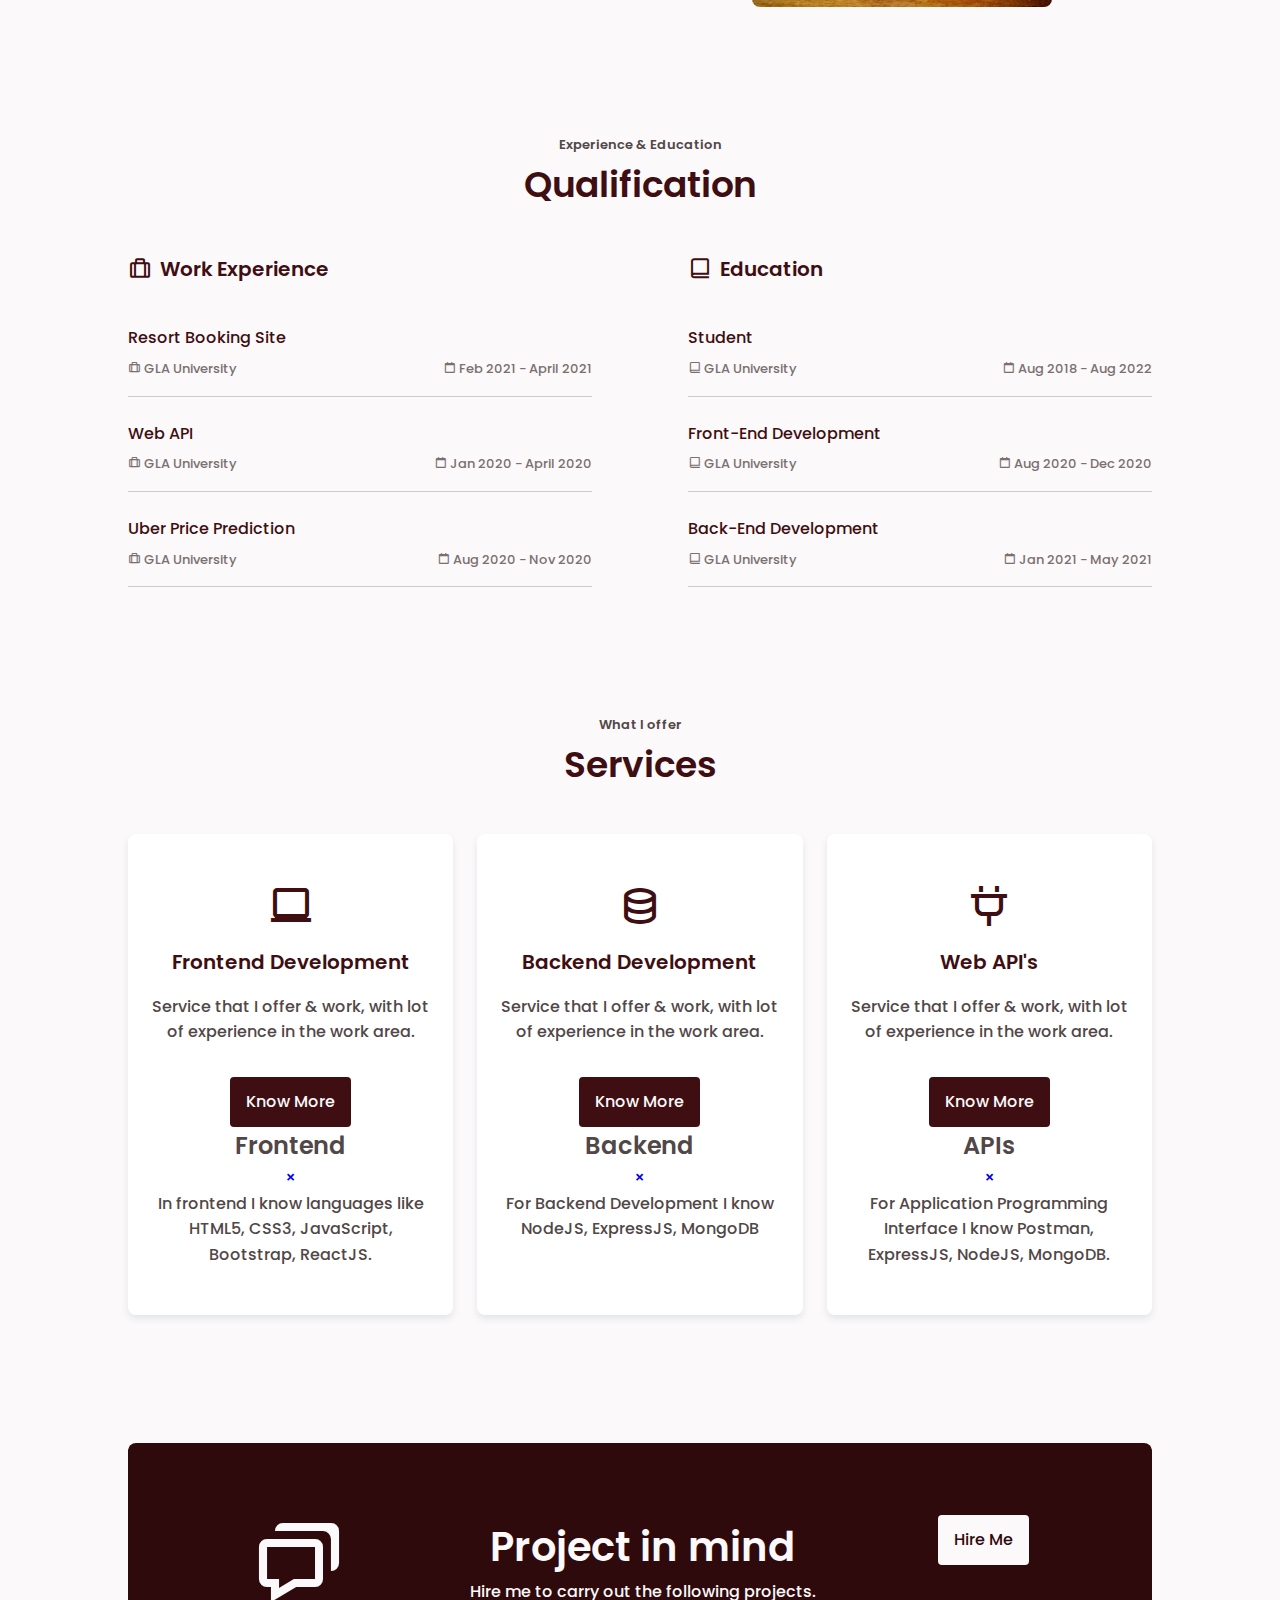
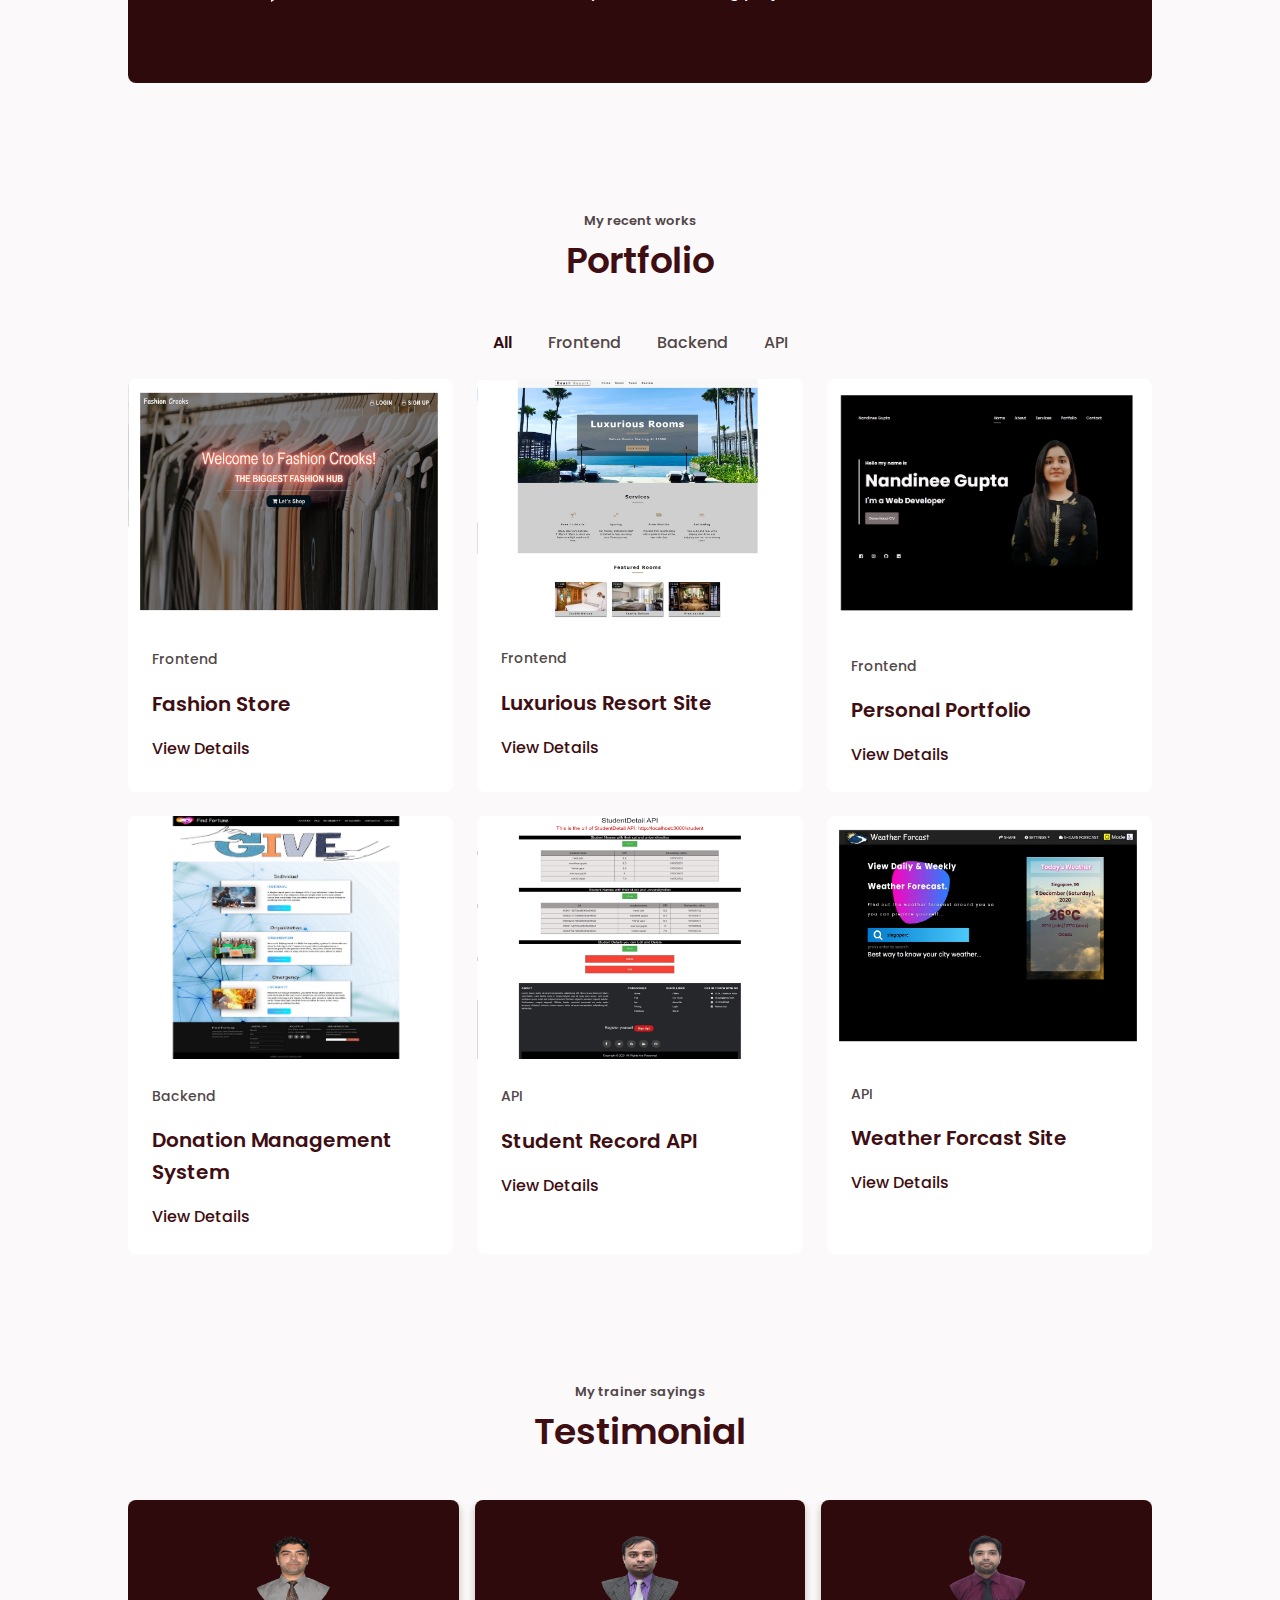
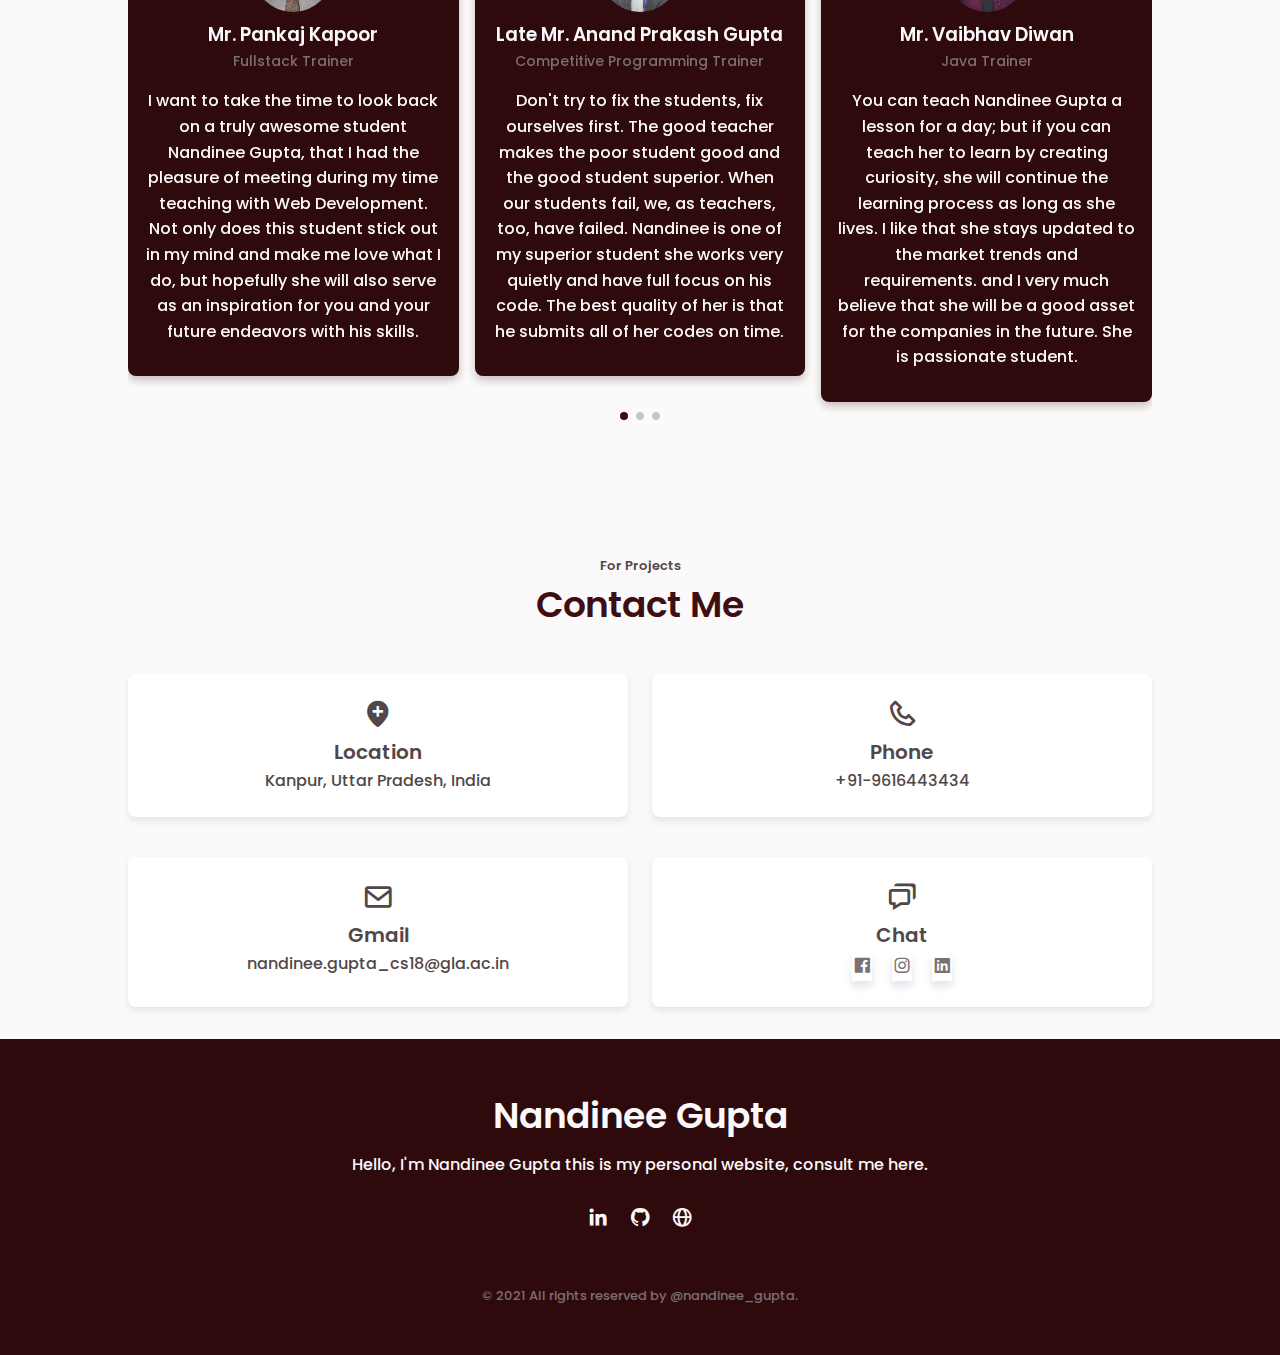
==== commit 2b9bd0a5: "change resume" ====
--- a/index.html
+++ b/index.html
@@ -13,6 +13,7 @@
 
     <!-- ===== CSS ===== -->
     <link rel="stylesheet" href="assets/css/styles.css">
+    <link rel="stylesheet" href="assets/css/popup.css">
 
     <title>Nandinee's Portfolio</title>
 
@@ -63,7 +64,7 @@
                     <span class="home__greeting">Hello my name is</span>
                     <h1 class="home__name">Nandinee Gupta</h1>
                     <span class="home__profession">I'm a Web Developer</span>
-                    <a download="" href="assets/pdf/Nandinee's_resume.pdf" class="button button-light home__button">Download CV</a>
+                    <a download="" href="assets/pdf/Nandinee's-resume.pdf" class="button button-light home__button">Download CV</a>
                 </div>
 
                 <div class="home__social">
@@ -237,6 +238,7 @@
 
 
         <!--===== SERVICES =====-->
+        <a name ="my_services"></a>
         <section class="services section bd-container" id="services">
             <span class="section-subtitle">What I offer</span>
             <h2 class="section-title">Services</h2>
@@ -248,7 +250,21 @@
                     <h3 class="service__title">Frontend Development</h3>
                     <p class="service__description">Service that I offer & work,
                         with lot of experience in the work area.</p>
-                    <a href="#my_portfolio" class="button">Know More</a>
+                    <!-- <a href="#my_portfolio" class="button">Know More</a> -->
+
+                    <!-- -------------popup------------------------- -->
+                    <div class="box">
+                        <a class="button" href="#popup1">Know More</a>
+                    </div>
+                    <div id="popup1" class="overlay">
+                        <div class="popup">
+                            <h2>Frontend</h2>
+                            <a class="close" href="#my_services">&times;</a>
+                            <div class="content">
+                                In frontend I know languages like HTML5, CSS3, JavaScript, Bootstrap, ReactJS.
+                            </div>
+                        </div>
+                    </div>
                 </div>
 
                 <div class="services__data">
@@ -256,7 +272,21 @@
                     <h3 class="service__title">Backend Development</h3>
                     <p class="service__description">Service that I offer & work,
                         with lot of experience in the work area.</p>
-                    <a href="#my_portfolio" class="button">Know More</a>
+                    <!-- <a href="#my_portfolio" class="button">Know More</a> -->
+
+                    <!-- -------------popup------------------------- -->
+                    <div class="box">
+                        <a class="button" href="#popup2">Know More</a>
+                    </div>
+                    <div id="popup2" class="overlay">
+                        <div class="popup">
+                            <h2>Backend</h2>
+                            <a class="close" href="#my_services">&times;</a>
+                            <div class="content">
+                                For Backend Development I know NodeJS, ExpressJS, MongoDB
+                            </div>
+                        </div>
+                    </div>
                 </div>
 
                 <div class="services__data">
@@ -264,7 +294,21 @@
                     <h3 class="service__title">Web API's</h3>
                     <p class="service__description">Service that I offer & work,
                         with lot of experience in the work area.</p>
-                    <a href="#my_portfolio" class="button">Know More</a>
+                    <!-- <a href="#my_portfolio" class="button">Know More</a> -->
+
+                    <!-- -------------popup------------------------- -->
+                    <div class="box">
+                        <a class="button" href="#popup3">Know More</a>
+                    </div>
+                    <div id="popup3" class="overlay">
+                        <div class="popup">
+                            <h2>APIs</h2>
+                            <a class="close" href="#my_services">&times;</a>
+                            <div class="content">
+                                For Application Programming Interface I know Postman, ExpressJS, NodeJS, MongoDB.
+                            </div>
+                        </div>
+                    </div>
                 </div>
 
             </div>
